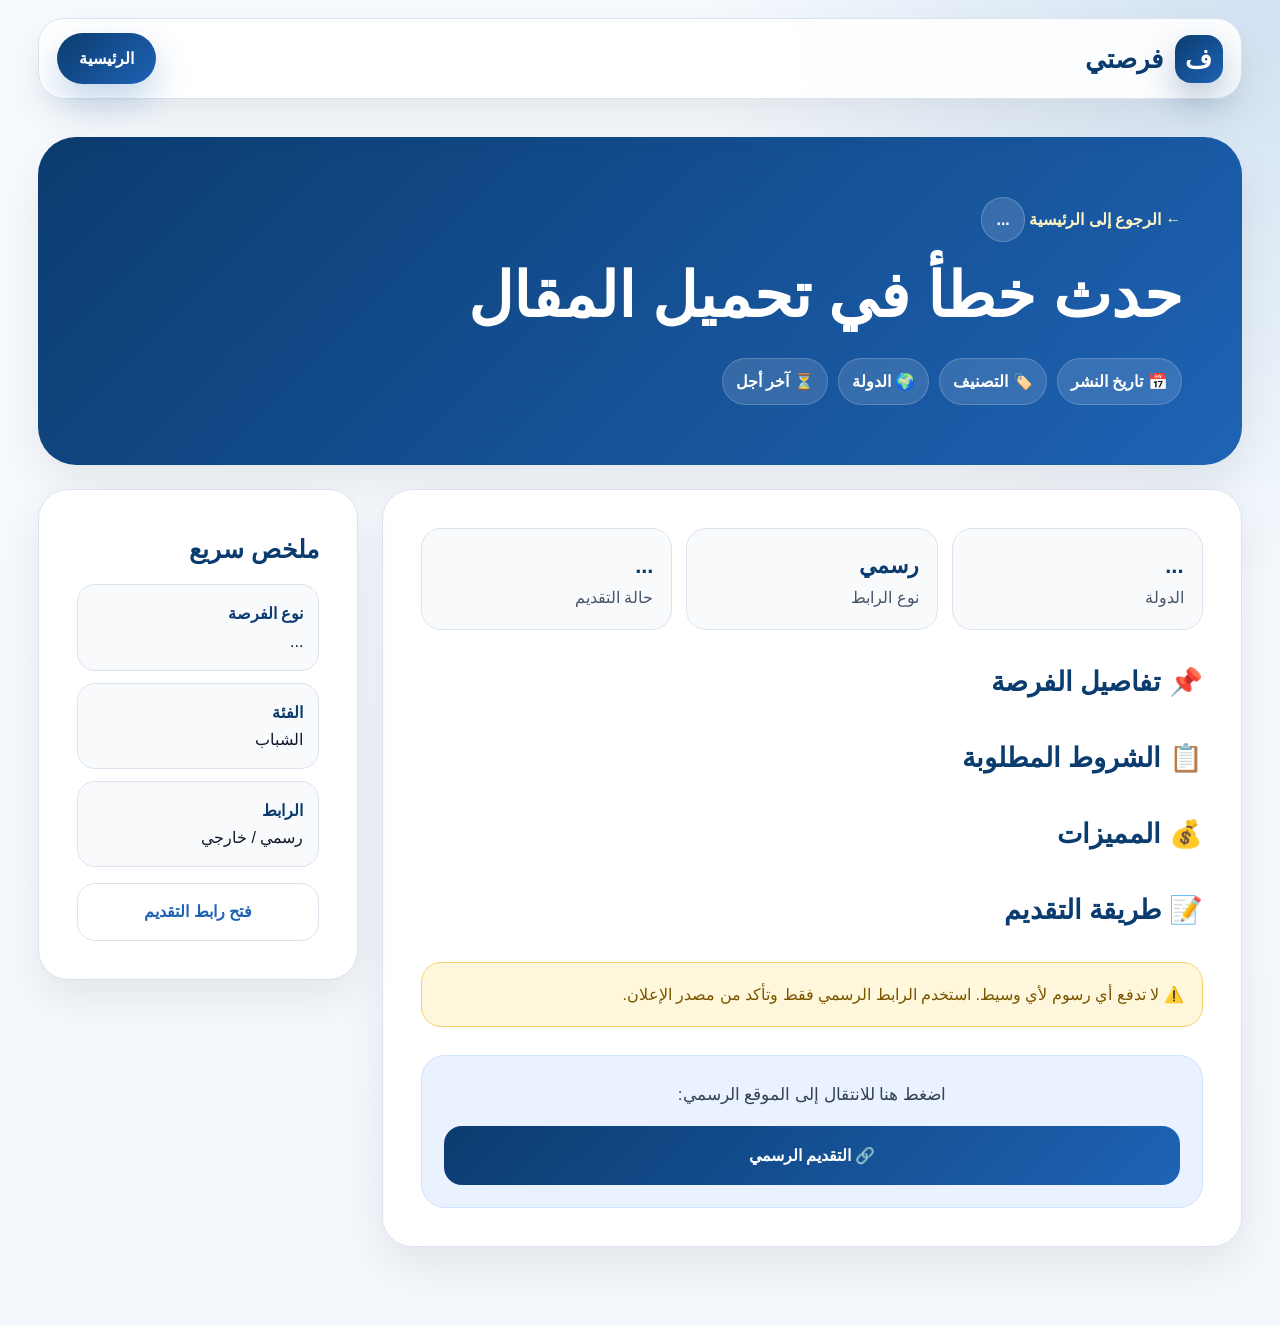
==== news.html @ 462fa631 "Add files via upload" ====
<!DOCTYPE html>
<html lang="ar" dir="rtl">
<head>
<meta charset="UTF-8">
<meta name="viewport" content="width=device-width, initial-scale=1.0">

<title>تفاصيل الفرصة | فرصتي</title>
<meta name="description" content="تفاصيل الفرصة مع رابط التقديم الرسمي.">

<link rel="stylesheet" href="style.css">
</head>

<body>

<header class="navbar">
  <a href="index.html" class="brand">
    <span class="logo">ف</span>
    <span>فرصتي</span>
  </a>

  <a class="nav-cta" href="index.html">الرئيسية</a>
</header>

<main class="article-page">

  <section class="article-hero">
    <a href="index.html" class="back-link">← الرجوع إلى الرئيسية</a>

    <span class="article-badge" id="articleTag">...</span>

    <h1 class="article-title" id="articleTitle">جاري تحميل المقال...</h1>

    <p class="article-subtitle" id="articleDescription"></p>

    <div class="article-meta">
      <span id="articleDate">📅 تاريخ النشر</span>
      <span id="articleCategory">🏷️ التصنيف</span>
      <span id="articleCountry">🌍 الدولة</span>
      <span id="articleDeadline">⏳ آخر أجل</span>
    </div>
  </section>

  <div class="article-layout">

    <article class="article-content">

      <div class="info-grid">
        <div class="info-box">
          <strong id="infoCountry">...</strong>
          <span>الدولة</span>
        </div>

        <div class="info-box">
          <strong>رسمي</strong>
          <span>نوع الرابط</span>
        </div>

        <div class="info-box">
          <strong id="infoStatus">...</strong>
          <span>حالة التقديم</span>
        </div>
      </div>

      <p id="articleIntro"></p>

      <h2>📌 تفاصيل الفرصة</h2>
      <p id="articleDetails"></p>

      <h2>📋 الشروط المطلوبة</h2>
      <ul id="articleRequirements"></ul>

      <h2>💰 المميزات</h2>
      <ul id="articleBenefits"></ul>

      <h2>📝 طريقة التقديم</h2>
      <p id="articleHowToApply"></p>

      <div class="warning">
        ⚠️ لا تدفع أي رسوم لأي وسيط. استخدم الرابط الرسمي فقط وتأكد من مصدر الإعلان.
      </div>

      <div class="apply-box">
        <p>اضغط هنا للانتقال إلى الموقع الرسمي:</p>

        <a href="#"
           target="_blank"
           rel="noopener noreferrer"
           class="apply-btn"
           id="applyLink">
           🔗 التقديم الرسمي
        </a>
      </div>

    </article>

    <aside class="side-card">
      <h3>ملخص سريع</h3>

      <div class="side-item">
        <b>نوع الفرصة</b>
        <span id="sideType">...</span>
      </div>

      <div class="side-item">
        <b>الفئة</b>
        <span>الشباب</span>
      </div>

      <div class="side-item">
        <b>الرابط</b>
        <span>رسمي / خارجي</span>
      </div>

      <a href="#"
         target="_blank"
         rel="noopener noreferrer"
         class="share-btn"
         id="sideApplyLink">
         فتح رابط التقديم
      </a>
    </aside>

  </div>

</main>

<script>
async function loadArticle() {
  try {
    const params = new URLSearchParams(window.location.search);
    const id = params.get("id");

    const res = await fetch("https://script.google.com/macros/s/AKfycby0OcWta_DLcycnumAyT_4kY79IOeJpsx6pAa1SJur4Dgr1zj90yPm--_k1zjtyqC6R/exec");
    const data = await res.json();

    const article = data.find(item => String(item.id) === String(id));

    if (!article) {
      document.getElementById("articleTitle").textContent = "المقال غير موجود";
      document.getElementById("articleDescription").textContent = "لم يتم العثور على هذه الفرصة.";
      return;
    }

    document.title = article.title + " | فرصتي";

    document.getElementById("articleTag").textContent = article.tag;
    document.getElementById("articleTitle").textContent = article.title;
    document.getElementById("articleDescription").textContent = article.description;

    document.getElementById("articleDate").textContent = "📅 تاريخ النشر: " + article.date;
    document.getElementById("articleCategory").textContent = "🏷️ التصنيف: " + article.tag;
    document.getElementById("articleCountry").textContent = "🌍 الدولة: " + article.country;
    document.getElementById("articleDeadline").textContent = "⏳ آخر أجل: " + article.deadline;

    document.getElementById("infoCountry").textContent = article.country;
    document.getElementById("infoStatus").textContent = article.status;

    document.getElementById("articleIntro").textContent = article.intro;
    document.getElementById("articleDetails").textContent = article.details;
    document.getElementById("articleHowToApply").textContent = article.howToApply;

    const reqList = document.getElementById("articleRequirements");
    reqList.innerHTML = "";
    article.requirements.forEach(req => {
      const li = document.createElement("li");
      li.textContent = req;
      reqList.appendChild(li);
    });

    const benList = document.getElementById("articleBenefits");
    benList.innerHTML = "";
    article.benefits.forEach(ben => {
      const li = document.createElement("li");
      li.textContent = ben;
      benList.appendChild(li);
    });

    document.getElementById("applyLink").href = article.officialLink;
    document.getElementById("sideApplyLink").href = article.officialLink;
    document.getElementById("sideType").textContent = article.tag;

  } catch (error) {
    console.error(error);
    const titleEl = document.getElementById("articleTitle");
    if(titleEl) titleEl.textContent = "حدث خطأ في تحميل المقال";
  }
}

loadArticle();
</script>

</body>
</html>
---- style.css ----
:root {
  --bg: #f4f7fb;
  --surface: #ffffff;
  --surface2: #f8fafc;

  --primary: #0b3c6f;
  --primary2: #1e63b5;

  --accent: #f59e0b;

  --text: #0f172a;        /* نص قوي وواضح */
  --muted: #475569;      /* نص ثانوي مريح */

  --border: #dbe3ef;

  --shadow: 0 18px 45px rgba(0,0,0,0.08);
  --radius: 24px;
}

* {
  box-sizing: border-box;
  margin: 0;
  padding: 0;
}

html {
  scroll-behavior: smooth;
}

body {
  font-family: Arial, Tahoma, sans-serif;
  background:
    radial-gradient(circle at top right, rgba(11,92,173,.16), transparent 32%),
    linear-gradient(180deg, #f7fbff, var(--bg));
  color: var(--text);
  line-height: 1.7;
  overflow-x: hidden;
}

a {
  text-decoration: none;
  color: inherit;
}

button,
input {
  font-family: inherit;
}

/* NAVBAR */
.navbar {
  width: min(1240px, 94%);
  margin: 18px auto;
  padding: 14px 18px;
  background: rgba(255,255,255,.9);
  border: 1px solid var(--border);
  border-radius: 26px;
  backdrop-filter: blur(18px);
  box-shadow: var(--shadow);
  display: flex;
  align-items: center;
  justify-content: space-between;
  position: sticky;
  top: 14px;
  z-index: 100;
}

.brand {
  display: flex;
  align-items: center;
  gap: 12px;
  color: var(--primary);
  font-size: 26px;
  font-weight: 900;
}

.logo {
  width: 48px;
  height: 48px;
  display: grid;
  place-items: center;
  color: white;
  background: linear-gradient(135deg, var(--primary), var(--primary2));
  border-radius: 16px;
  box-shadow: 0 16px 34px rgba(6,57,112,.28);
}

.nav-links {
  display: flex;
  gap: 24px;
  font-weight: 800;
  color: #334155;
}

.nav-links a {
  padding: 9px 2px;
  transition: .25s;
}

.nav-links a:hover {
  color: var(--primary2);
}

.nav-cta {
  background: linear-gradient(135deg, var(--primary), var(--primary2));
  color: white;
  padding: 12px 22px;
  border-radius: 999px;
  font-weight: 900;
  box-shadow: 0 16px 35px rgba(11,92,173,.25);
}

.menu-btn {
  display: none;
  width: 46px;
  height: 46px;
  border: 1px solid var(--border);
  border-radius: 15px;
  background: white;
  color: var(--primary);
  font-size: 24px;
  cursor: pointer;
}

/* HERO */
.hero {
  width: min(1240px, 94%);
  margin: 46px auto 78px;
  display: grid;
  grid-template-columns: 1.1fr .9fr;
  gap: 24px;
  align-items: stretch;
}

.hero-content {
  position: relative;
  overflow: hidden;
  background:
    linear-gradient(135deg, rgba(6,57,112,.96), rgba(11,92,173,.92)),
    radial-gradient(circle at top left, rgba(245,179,1,.35), transparent 35%);
  color: white;
  border-radius: 38px;
  padding: clamp(34px, 6vw, 72px);
  box-shadow: var(--shadow);
}

.hero-content::after {
  content: "";
  position: absolute;
  width: 360px;
  height: 360px;
  background: radial-gradient(circle, rgba(255,255,255,.16), transparent 70%);
  left: -90px;
  top: -90px;
}

.badge {
  display: inline-block;
  background: rgba(255,255,255,.14);
  border: 1px solid rgba(255,255,255,.22);
  padding: 9px 16px;
  border-radius: 999px;
  font-weight: 900;
  margin-bottom: 22px;
}

.hero h1 {
  font-size: clamp(38px, 6vw, 72px);
  line-height: 1.08;
  margin-bottom: 20px;
  letter-spacing: -1px;
}

.hero p {
  color: #eaf2ff;
  font-size: 20px;
  max-width: 680px;
  margin-bottom: 30px;
}

.search-box {
  max-width: 700px;
  background: white;
  padding: 8px;
  border-radius: 22px;
  display: flex;
  gap: 8px;
  box-shadow: 0 20px 45px rgba(0,0,0,.18);
  margin-bottom: 24px;
}

.search-box input {
  flex: 1;
  border: 0;
  outline: 0;
  padding: 15px 18px;
  font-size: 16px;
  background: transparent;
}

.search-box button {
  border: 0;
  background: var(--accent);
  color: #1f2937;
  padding: 14px 30px;
  border-radius: 17px;
  font-weight: 900;
  cursor: pointer;
}

.stats {
  display: grid;
  grid-template-columns: repeat(3, 1fr);
  gap: 14px;
}

.stats div {
  background: rgba(255,255,255,.12);
  border: 1px solid rgba(255,255,255,.18);
  border-radius: 20px;
  padding: 17px;
}

.stats b {
  display: block;
  font-size: 28px;
}

.stats span {
  color: #dbeafe;
}

/* HERO SIDE CARD */
.hero-card {
  background: var(--surface);
  border: 1px solid var(--border);
  border-radius: 38px;
  padding: 34px;
  box-shadow: var(--shadow);
  position: relative;
  overflow: hidden;
}

.hero-card::before {
  content: "";
  position: absolute;
  inset: 18px;
  border-radius: 30px;
  background:
    linear-gradient(135deg, rgba(11,92,173,.08), rgba(245,179,1,.08));
  pointer-events: none;
}

.card-line {
  width: 95px;
  height: 9px;
  background: linear-gradient(90deg, var(--primary2), var(--accent));
  border-radius: 999px;
  margin-bottom: 28px;
}

.hero-card h3 {
  font-size: 34px;
  color: var(--primary);
  margin-bottom: 20px;
}

.hero-card p {
  background: #f1f5f9;            /* خلفية واضحة */
  border: 1px solid #dbe3ef;
  border-right: 6px solid var(--primary2);

  color: #0f172a;                /* نص غامق وواضح */
  font-weight: 800;

  border-radius: 18px;
  padding: 16px 18px;
  margin-bottom: 14px;

  transition: 0.2s;
}

/* SECTIONS */
.categories,
.latest,
.cta,
.article-page {
  width: min(1240px, 94%);
  margin: 78px auto;
}

.categories h2,
.latest h2,
.cta h2 {
  font-size: clamp(32px, 4vw, 50px);
  color: var(--primary);
  margin-bottom: 26px;
}

.category-grid {
  display: grid;
  grid-template-columns: repeat(4, 1fr);
  gap: 18px;
}

.category-grid article {
  min-height: 205px;
  background: var(--surface);
  border: 1px solid var(--border);
  border-radius: 30px;
  padding: 30px;
  font-size: 38px;
  box-shadow: var(--shadow);
  transition: .28s;
  position: relative;
  overflow: hidden;
}

.category-grid article::after {
  content: "";
  position: absolute;
  inset-inline-end: 0;
  bottom: 0;
  width: 100%;
  height: 6px;
  background: linear-gradient(90deg, var(--primary2), var(--accent));
}

.category-grid article:hover {
  transform: translateY(-8px);
}

.category-grid h3 {
  font-size: 25px;
  color: var(--primary);
  margin-top: 18px;
}

.category-grid p {
  color: var(--muted);
  font-size: 16px;
}

/* FILTERS + NEWS */
.section-title {
  display: flex;
  justify-content: space-between;
  align-items: center;
}

.filters {
  display: flex;
  flex-wrap: wrap;
  gap: 11px;
  margin-bottom: 26px;
}

.filter {
  border: 1px solid var(--border);
  background: white;
  color: var(--primary);
  padding: 11px 18px;
  border-radius: 999px;
  font-weight: 900;
  cursor: pointer;
  transition: .2s;
  box-shadow: 0 10px 24px rgba(6,57,112,.08);
}

.filter.active,
.filter:hover {
  background: var(--primary);
  color: white;
}

.news-grid {
  display: grid;
  grid-template-columns: repeat(4, 1fr);
  gap: 22px;
}

.news-card {
  background: var(--surface);
  border: 1px solid var(--border);
  border-radius: 30px;
  padding: 26px;
  min-height: 280px;
  box-shadow: var(--shadow);
  transition: .28s;
  position: relative;
  overflow: hidden;
}

.news-card::before {
  content: "";
  position: absolute;
  inset-inline-start: 0;
  top: 0;
  width: 7px;
  height: 100%;
  background: linear-gradient(180deg, var(--primary2), var(--accent));
}

.news-card::after {
  content: "";
  position: absolute;
  width: 150px;
  height: 150px;
  border-radius: 50%;
  background: rgba(11,92,173,.07);
  left: -55px;
  top: -55px;
}

.news-card:hover {
  transform: translateY(-9px);
}

.tag {
  display: inline-block;
  background: #eaf2ff;
  color: var(--primary2);
  border: 1px solid #cfe2ff;
  padding: 7px 14px;
  border-radius: 999px;
  font-weight: 900;
  margin-bottom: 18px;
}

.news-card h3 {
  font-size: 23px;
  line-height: 1.45;
  color: var(--text);
  margin-bottom: 14px;
}

.news-card p {
  color: var(--muted);
  margin-bottom: 22px;
}

.news-card a {
  display: inline-flex;
  align-items: center;
  color: var(--primary2);
  font-weight: 900;
  font-size: 17px;
}

/* CTA + FOOTER */
.cta {
  background:
    linear-gradient(135deg, var(--primary), var(--primary2));
  color: white;
  border-radius: 34px;
  text-align: center;
  padding: 48px 24px;
  box-shadow: var(--shadow);
  position: relative;
  overflow: hidden;
}

.cta::after {
  content: "";
  position: absolute;
  width: 280px;
  height: 280px;
  background: radial-gradient(circle, rgba(245,179,1,.22), transparent 65%);
  top: -90px;
  left: -90px;
}

.cta h2 {
  color: white;
}

.cta p {
  color: #eaf2ff;
  font-size: 18px;
}

footer {
  width: min(1240px, 94%);
  margin: 70px auto 30px;
  padding: 34px;
  background: white;
  border: 1px solid var(--border);
  border-radius: 30px;
  text-align: center;
  box-shadow: var(--shadow);
  color: var(--muted);
}

footer h3 {
  color: var(--primary);
  font-size: 30px;
}

/* ARTICLE PAGE */
.article-page {
  margin-top: 38px;
}

.article-hero {
  background:
    linear-gradient(135deg, var(--primary), var(--primary2));
  color: white;
  border-radius: 38px;
  padding: clamp(30px, 5vw, 60px);
  margin-bottom: 24px;
  box-shadow: var(--shadow);
}

.back-link {
  display: inline-block;
  margin-bottom: 20px;
  color: #fff4c2;
  font-weight: 900;
}

.article-badge {
  display: inline-block;
  background: rgba(255,255,255,.14);
  border: 1px solid rgba(255,255,255,.22);
  padding: 8px 14px;
  border-radius: 999px;
  font-weight: 900;
  margin-bottom: 18px;
}

.article-title {
  font-size: clamp(32px, 6vw, 62px);
  line-height: 1.15;
  margin-bottom: 16px;
}

.article-subtitle {
  color: #eaf2ff;
  font-size: 19px;
  max-width: 820px;
}

.article-meta {
  display: flex;
  flex-wrap: wrap;
  gap: 10px;
  margin-top: 26px;
}

.article-meta span {
  background: rgba(255,255,255,.13);
  border: 1px solid rgba(255,255,255,.18);
  padding: 9px 13px;
  border-radius: 999px;
  font-weight: 800;
}

.article-layout {
  display: grid;
  grid-template-columns: 1fr 320px;
  gap: 24px;
  align-items: start;
}

.article-content,
.side-card {
  background: white;
  border: 1px solid var(--border);
  border-radius: 30px;
  padding: clamp(22px, 4vw, 38px);
  box-shadow: var(--shadow);
}

.article-content h2 {
  color: var(--primary);
  font-size: 27px;
  margin: 30px 0 12px;
}

.article-content p,
.article-content li {
  color: #344054;
  font-size: 17px;
  line-height: 2;
}

.article-content ul {
  padding-right: 22px;
}

.info-grid {
  display: grid;
  grid-template-columns: repeat(3, 1fr);
  gap: 14px;
  margin-bottom: 28px;
}

.info-box {
  background: #f8fafc;
  border: 1px solid var(--border);
  border-radius: 20px;
  padding: 18px;
}

.info-box strong {
  display: block;
  color: var(--primary);
  font-size: 22px;
}

.info-box span {
  color: var(--muted);
}

.warning {
  margin-top: 28px;
  padding: 18px;
  border-radius: 20px;
  background: #fff7db;
  border: 1px solid #f5d26b;
  color: #7a5600;
}

.apply-box {
  margin-top: 28px;
  padding: 22px;
  border-radius: 24px;
  background: #eaf2ff;
  border: 1px solid #cfe2ff;
  text-align: center;
}

.apply-btn {
  display: block;
  margin-top: 14px;
  background: linear-gradient(135deg, var(--primary), var(--primary2));
  color: white;
  padding: 16px 22px;
  border-radius: 18px;
  font-weight: 900;
}

.side-card {
  position: sticky;
  top: 105px;
}

.side-card h3 {
  color: var(--primary);
  font-size: 25px;
  margin-bottom: 14px;
}

.side-item {
  background: #f8fafc;
  border: 1px solid var(--border);
  padding: 15px;
  border-radius: 18px;
  margin-bottom: 12px;
}

.side-item b {
  display: block;
  color: var(--primary);
}

.share-btn {
  display: block;
  margin-top: 16px;
  text-align: center;
  color: var(--primary2);
  border: 1px solid var(--border);
  border-radius: 18px;
  padding: 14px;
  font-weight: 900;
}

/* ANIMATION */
.hero-content,
.hero-card,
.category-grid article,
.news-card,
.cta,
.article-hero,
.article-content,
.side-card {
  animation: fadeUp .55s ease both;
}

@keyframes fadeUp {
  from {
    opacity: 0;
    transform: translateY(18px);
  }
  to {
    opacity: 1;
    transform: translateY(0);
  }
}

/* RESPONSIVE */
@media (max-width: 1050px) {
  .hero,
  .article-layout {
    grid-template-columns: 1fr;
  }

  .news-grid,
  .category-grid {
    grid-template-columns: repeat(2, 1fr);
  }

  .side-card {
    position: static;
  }
}

@media (max-width: 720px) {
  .navbar {
    border-radius: 20px;
  }

  .menu-btn {
    display: block;
  }

  .nav-cta {
    display: none;
  }

  .nav-links {
    position: absolute;
    top: 74px;
    right: 0;
    left: 0;
    background: white;
    border: 1px solid var(--border);
    border-radius: 22px;
    padding: 14px;
    display: none;
    flex-direction: column;
    gap: 8px;
    box-shadow: var(--shadow);
  }

  .nav-links.show {
    display: flex;
  }

  .nav-links a {
    background: #f8fafc;
    padding: 13px;
    border-radius: 15px;
  }

  .hero {
    margin-top: 34px;
  }

  .hero-content,
  .hero-card {
    border-radius: 30px;
  }

  .search-box {
    flex-direction: column;
  }

  .search-box button {
    margin-top: 6px;
  }

  .stats,
  .news-grid,
  .category-grid,
  .info-grid {
    grid-template-columns: 1fr;
  }

  .hero-card {
    min-height: auto;
  }
}.hero-list {
  display: flex;
  flex-direction: column;
  gap: 14px;
  margin-top: 20px;
}

.hero-item {
  display: flex;
  align-items: center;
  gap: 14px;

  background: #f8fafc;
  border: 1px solid var(--border);
  border-right: 6px solid var(--primary2);

  padding: 14px;
  border-radius: 18px;

  transition: 0.25s;
}

.hero-item span {
  font-size: 24px;
}

.hero-item b {
  display: block;
  color: var(--primary);
}

.hero-item small {
  color: var(--muted);
}

.hero-item:hover {
  background: #e2e8f0;
  transform: translateX(-5px);
}
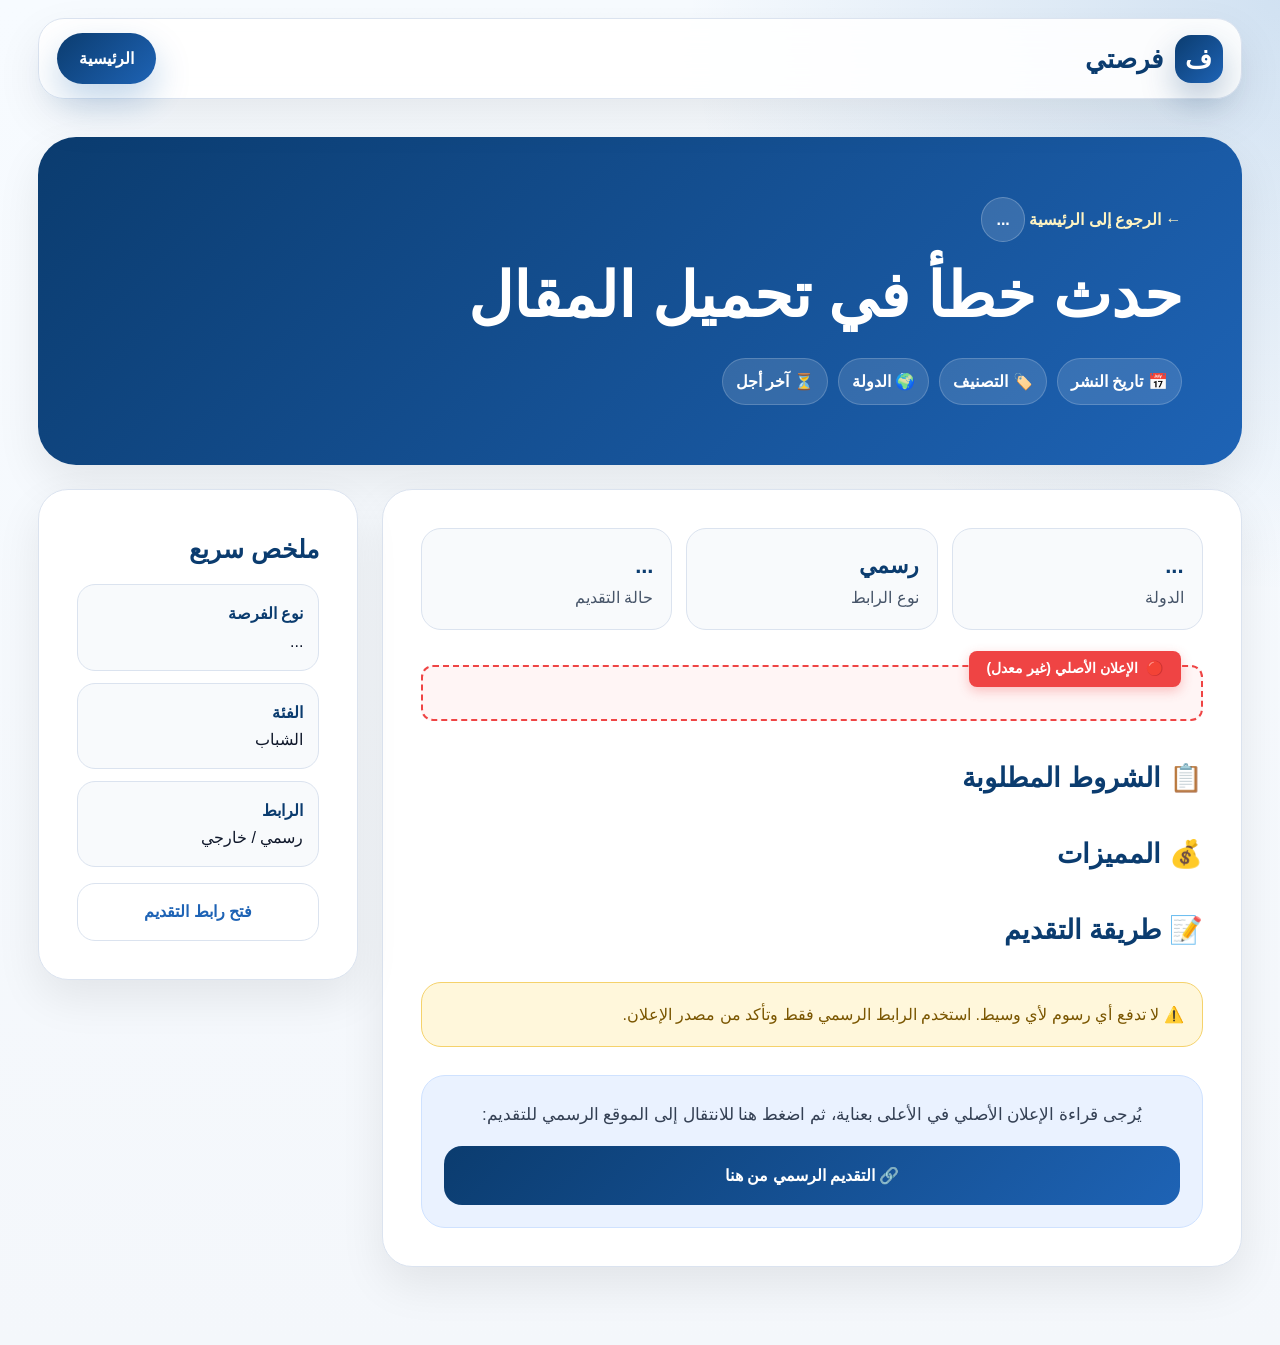
==== commit c3b73850: "Add files via upload" ====
--- a/news.html
+++ b/news.html
@@ -8,6 +8,39 @@
 <meta name="description" content="تفاصيل الفرصة مع رابط التقديم الرسمي.">
 
 <link rel="stylesheet" href="style.css">
+<style>
+  /* تنسيقات الإطار الأحمر الخاص بالنص الأصلي */
+  .original-offer-box {
+    background-color: #fff5f5;
+    border: 2px dashed #ef4444;
+    border-radius: 12px;
+    padding: 28px 24px 24px;
+    margin: 35px 0;
+    position: relative;
+  }
+  .original-offer-badge {
+    position: absolute;
+    top: -16px;
+    right: 20px;
+    background-color: #ef4444;
+    color: white;
+    padding: 6px 18px;
+    border-radius: 8px;
+    font-weight: 900;
+    font-size: 14px;
+    display: flex;
+    align-items: center;
+    gap: 8px;
+    box-shadow: 0 4px 12px rgba(239, 68, 68, 0.3);
+  }
+  .original-offer-text {
+    color: #7f1d1d;
+    font-size: 17px;
+    line-height: 1.9;
+    font-weight: bold;
+    white-space: pre-wrap;
+  }
+</style>
 </head>
 
 <body>
@@ -63,8 +96,13 @@
 
       <p id="articleIntro"></p>
 
-      <h2>📌 تفاصيل الفرصة</h2>
-      <p id="articleDetails"></p>
+      <!-- الإطار الأحمر للنص الأصلي -->
+      <div class="original-offer-box">
+        <div class="original-offer-badge">
+          <span>🔴</span> الإعلان الأصلي (غير معدل)
+        </div>
+        <p class="original-offer-text" id="articleOriginalText"></p>
+      </div>
 
       <h2>📋 الشروط المطلوبة</h2>
       <ul id="articleRequirements"></ul>
@@ -80,14 +118,14 @@
       </div>
 
       <div class="apply-box">
-        <p>اضغط هنا للانتقال إلى الموقع الرسمي:</p>
+        <p>يُرجى قراءة الإعلان الأصلي في الأعلى بعناية، ثم اضغط هنا للانتقال إلى الموقع الرسمي للتقديم:</p>
 
         <a href="#"
            target="_blank"
            rel="noopener noreferrer"
            class="apply-btn"
            id="applyLink">
-           🔗 التقديم الرسمي
+           🔗 التقديم الرسمي من هنا
         </a>
       </div>
 
@@ -137,7 +175,6 @@
 
     if (!article) {
       document.getElementById("articleTitle").textContent = "المقال غير موجود";
-      document.getElementById("articleDescription").textContent = "لم يتم العثور على هذه الفرصة.";
       return;
     }
 
@@ -147,7 +184,13 @@
     document.getElementById("articleTitle").textContent = article.title;
     document.getElementById("articleDescription").textContent = article.description;
 
-    document.getElementById("articleDate").textContent = "📅 تاريخ النشر: " + article.date;
+    // إصلاح مشكلة التاريخ هنا
+    let cleanDate = article.date;
+    if (cleanDate && cleanDate.includes("T")) {
+        cleanDate = cleanDate.split("T")[0]; // يقتطع التاريخ فقط ويتجاهل الوقت
+    }
+
+    document.getElementById("articleDate").textContent = "📅 تاريخ النشر: " + cleanDate;
     document.getElementById("articleCategory").textContent = "🏷️ التصنيف: " + article.tag;
     document.getElementById("articleCountry").textContent = "🌍 الدولة: " + article.country;
     document.getElementById("articleDeadline").textContent = "⏳ آخر أجل: " + article.deadline;
@@ -156,7 +199,10 @@
     document.getElementById("infoStatus").textContent = article.status;
 
     document.getElementById("articleIntro").textContent = article.intro;
-    document.getElementById("articleDetails").textContent = article.details;
+    
+    // وضع النص الأصلي في الإطار الأحمر
+    document.getElementById("articleOriginalText").textContent = article.details; 
+
     document.getElementById("articleHowToApply").textContent = article.howToApply;
 
     const reqList = document.getElementById("articleRequirements");
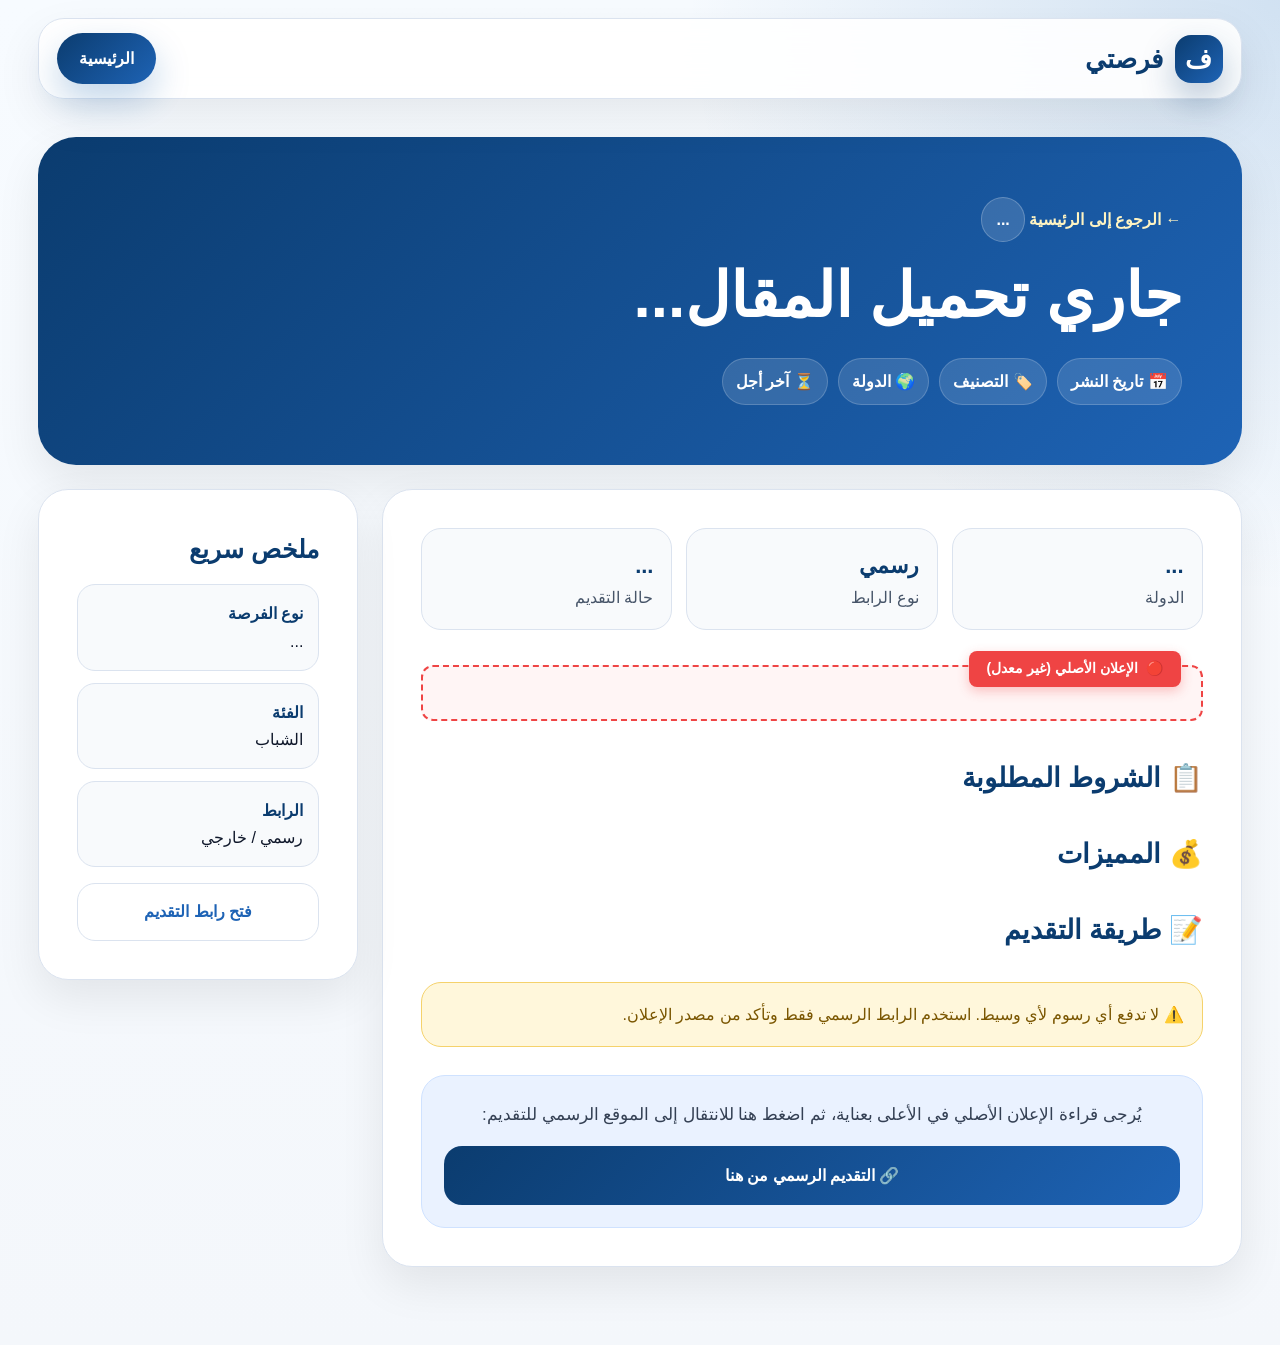
==== commit 378048f1: "Add files via upload" ====
--- a/news.html
+++ b/news.html
@@ -201,35 +201,24 @@
     document.getElementById("articleIntro").textContent = article.intro;
     
     // وضع النص الأصلي في الإطار الأحمر
-    document.getElementById("articleOriginalText").textContent = article.details; 
-
-    document.getElementById("articleHowToApply").textContent = article.howToApply;
-
-    const reqList = document.getElementById("articleRequirements");
-    reqList.innerHTML = "";
-    article.requirements.forEach(req => {
-      const li = document.createElement("li");
-      li.textContent = req;
-      reqList.appendChild(li);
-    });
-
-    const benList = document.getElementById("articleBenefits");
-    benList.innerHTML = "";
-    article.benefits.forEach(ben => {
-      const li = document.createElement("li");
-      li.textContent = ben;
-      benList.appendChild(li);
-    });
-
-    document.getElementById("applyLink").href = article.officialLink;
-    document.getElementById("sideApplyLink").href = article.officialLink;
-    document.getElementById("sideType").textContent = article.tag;
-
-  } catch (error) {
-    console.error(error);
-    const titleEl = document.getElementById("articleTitle");
-    if(titleEl) titleEl.textContent = "حدث خطأ في تحميل المقال";
-  }
+    // عرض النص الأصلي أو الـ PDF داخل الإطار الأحمر
+    const originalBox = document.getElementById("articleOriginalText");
+    const detailsContent = String(article.details).trim();
+
+    if (detailsContent.startsWith("http")) {
+      // إذا كان الرابط صورة
+      if (detailsContent.match(/\.(jpeg|jpg|gif|png)$/i)) {
+        originalBox.innerHTML = `<img src="${detailsContent}" alt="الإعلان الأصلي" style="width: 100%; border-radius: 8px; box-shadow: 0 4px 10px rgba(0,0,0,0.1);">`;
+      } 
+      // إذا كان ملف PDF أو مرفق من التشغيل العمومي
+      else {
+        const viewerUrl = `https://docs.google.com/viewer?url=${encodeURIComponent(detailsContent)}&embedded=true`;
+        originalBox.innerHTML = `<iframe src="${viewerUrl}" width="100%" height="650px" style="border: none; border-radius: 8px; box-shadow: 0 4px 10px rgba(0,0,0,0.1);"></iframe>`;
+      }
+    } else {
+      // إذا لم يجد PDF، يعرض النص العادي
+      originalBox.textContent = detailsContent;
+    }
 }
 
 loadArticle();
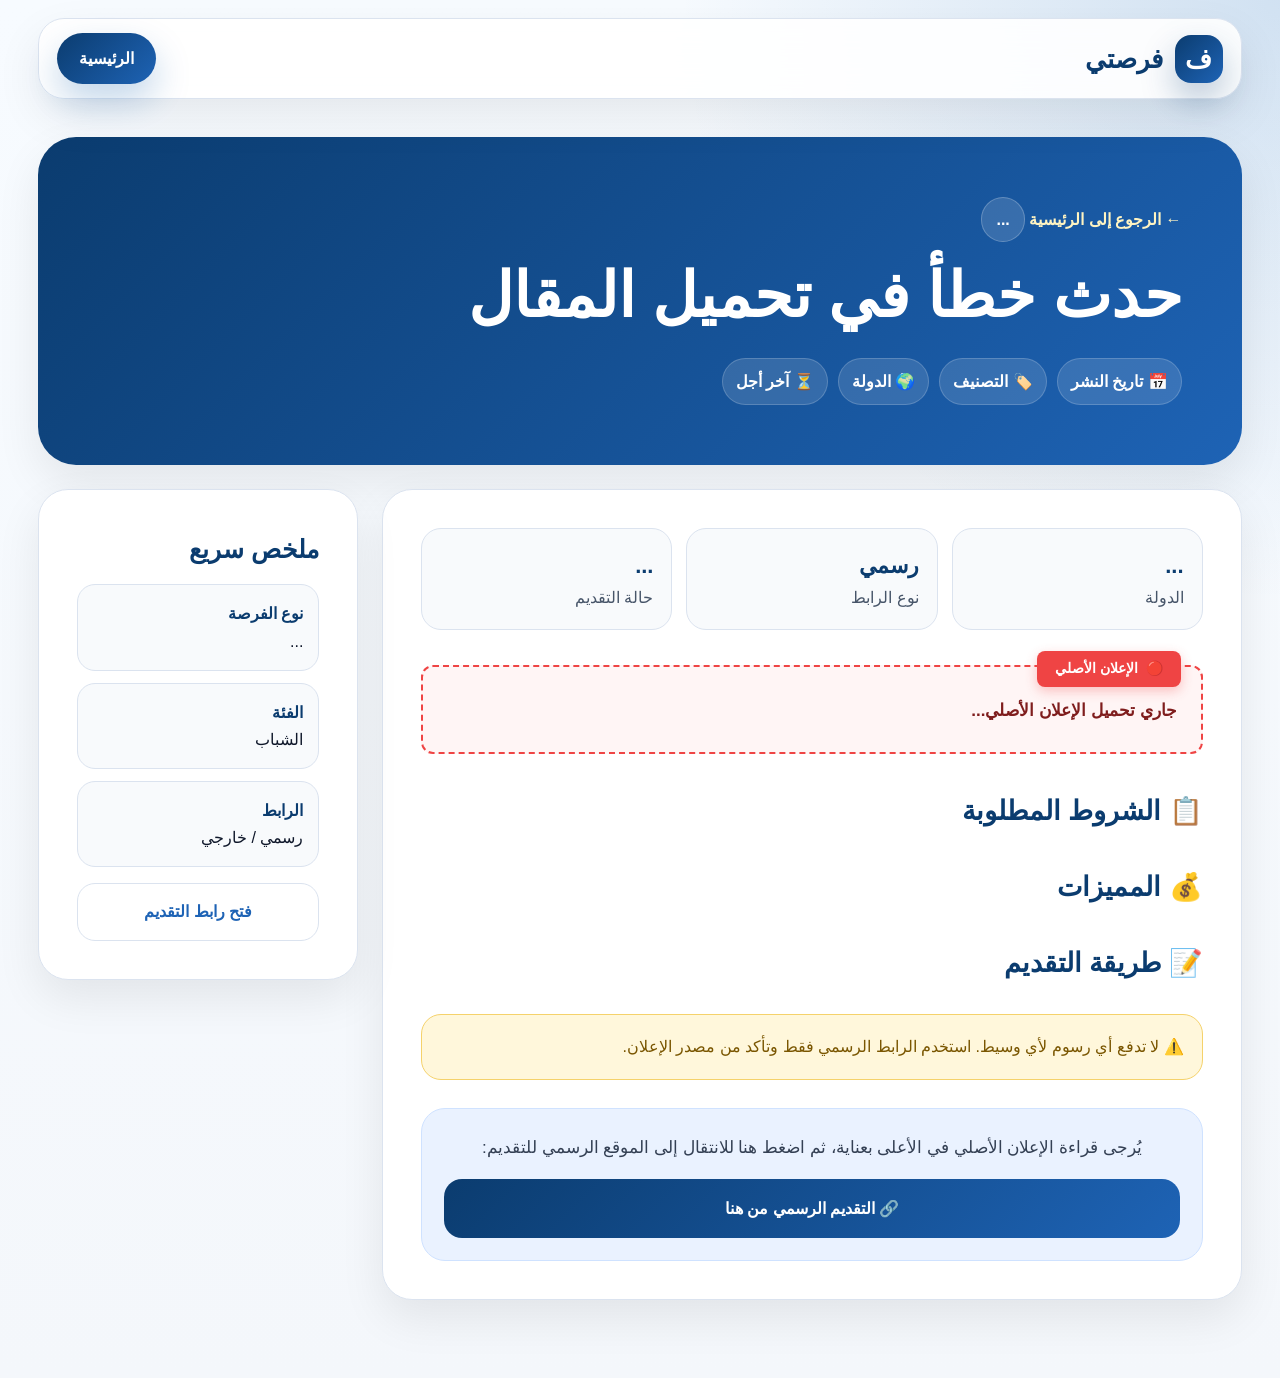
==== commit 2246fc1a: "Add files via upload" ====
--- a/news.html
+++ b/news.html
@@ -9,7 +9,7 @@
 
 <link rel="stylesheet" href="style.css">
 <style>
-  /* تنسيقات الإطار الأحمر الخاص بالنص الأصلي */
+  /* تنسيقات الإطار الأحمر الخاص بالنص/الملف الأصلي */
   .original-offer-box {
     background-color: #fff5f5;
     border: 2px dashed #ef4444;
@@ -39,6 +39,7 @@
     line-height: 1.9;
     font-weight: bold;
     white-space: pre-wrap;
+    overflow: hidden;
   }
 </style>
 </head>
@@ -96,12 +97,12 @@
 
       <p id="articleIntro"></p>
 
-      <!-- الإطار الأحمر للنص الأصلي -->
+      <!-- الإطار الأحمر لعرض الإعلان الأصلي (PDF أو صورة أو نص) -->
       <div class="original-offer-box">
         <div class="original-offer-badge">
-          <span>🔴</span> الإعلان الأصلي (غير معدل)
-        </div>
-        <p class="original-offer-text" id="articleOriginalText"></p>
+          <span>🔴</span> الإعلان الأصلي 
+        </div>
+        <div class="original-offer-text" id="articleOriginalText">جاري تحميل الإعلان الأصلي...</div>
       </div>
 
       <h2>📋 الشروط المطلوبة</h2>
@@ -168,7 +169,8 @@
     const params = new URLSearchParams(window.location.search);
     const id = params.get("id");
 
-    const res = await fetch("https://script.google.com/macros/s/AKfycby0OcWta_DLcycnumAyT_4kY79IOeJpsx6pAa1SJur4Dgr1zj90yPm--_k1zjtyqC6R/exec");
+    // === تم تحديث الرابط هنا بنجاح ===
+    const res = await fetch("https://script.google.com/macros/s/AKfycbyuskkfJ5nxLnupqF75P8gqW6yWyq-CDa2DiI0HsAO11v-XhhhX8HYk1Io--zbzAcUH/exec");
     const data = await res.json();
 
     const article = data.find(item => String(item.id) === String(id));
@@ -184,10 +186,9 @@
     document.getElementById("articleTitle").textContent = article.title;
     document.getElementById("articleDescription").textContent = article.description;
 
-    // إصلاح مشكلة التاريخ هنا
     let cleanDate = article.date;
     if (cleanDate && cleanDate.includes("T")) {
-        cleanDate = cleanDate.split("T")[0]; // يقتطع التاريخ فقط ويتجاهل الوقت
+        cleanDate = cleanDate.split("T")[0];
     }
 
     document.getElementById("articleDate").textContent = "📅 تاريخ النشر: " + cleanDate;
@@ -197,28 +198,49 @@
 
     document.getElementById("infoCountry").textContent = article.country;
     document.getElementById("infoStatus").textContent = article.status;
-
     document.getElementById("articleIntro").textContent = article.intro;
-    
-    // وضع النص الأصلي في الإطار الأحمر
-    // عرض النص الأصلي أو الـ PDF داخل الإطار الأحمر
+
     const originalBox = document.getElementById("articleOriginalText");
     const detailsContent = String(article.details).trim();
 
     if (detailsContent.startsWith("http")) {
-      // إذا كان الرابط صورة
       if (detailsContent.match(/\.(jpeg|jpg|gif|png)$/i)) {
         originalBox.innerHTML = `<img src="${detailsContent}" alt="الإعلان الأصلي" style="width: 100%; border-radius: 8px; box-shadow: 0 4px 10px rgba(0,0,0,0.1);">`;
-      } 
-      // إذا كان ملف PDF أو مرفق من التشغيل العمومي
-      else {
+      } else {
         const viewerUrl = `https://docs.google.com/viewer?url=${encodeURIComponent(detailsContent)}&embedded=true`;
-        originalBox.innerHTML = `<iframe src="${viewerUrl}" width="100%" height="650px" style="border: none; border-radius: 8px; box-shadow: 0 4px 10px rgba(0,0,0,0.1);"></iframe>`;
+        originalBox.innerHTML = `<iframe src="${viewerUrl}" width="100%" height="650px" style="border: none; border-radius: 8px; background-color: #fff; box-shadow: 0 4px 10px rgba(0,0,0,0.1);"></iframe>`;
       }
     } else {
-      // إذا لم يجد PDF، يعرض النص العادي
       originalBox.textContent = detailsContent;
     }
+
+    document.getElementById("articleHowToApply").textContent = article.howToApply;
+
+    const reqList = document.getElementById("articleRequirements");
+    reqList.innerHTML = "";
+    article.requirements.forEach(req => {
+      const li = document.createElement("li");
+      li.textContent = req;
+      reqList.appendChild(li);
+    });
+
+    const benList = document.getElementById("articleBenefits");
+    benList.innerHTML = "";
+    article.benefits.forEach(ben => {
+      const li = document.createElement("li");
+      li.textContent = ben;
+      benList.appendChild(li);
+    });
+
+    document.getElementById("applyLink").href = article.officialLink;
+    document.getElementById("sideApplyLink").href = article.officialLink;
+    document.getElementById("sideType").textContent = article.tag;
+
+  } catch (error) {
+    console.error(error);
+    const titleEl = document.getElementById("articleTitle");
+    if(titleEl) titleEl.textContent = "حدث خطأ في تحميل المقال";
+  }
 }
 
 loadArticle();
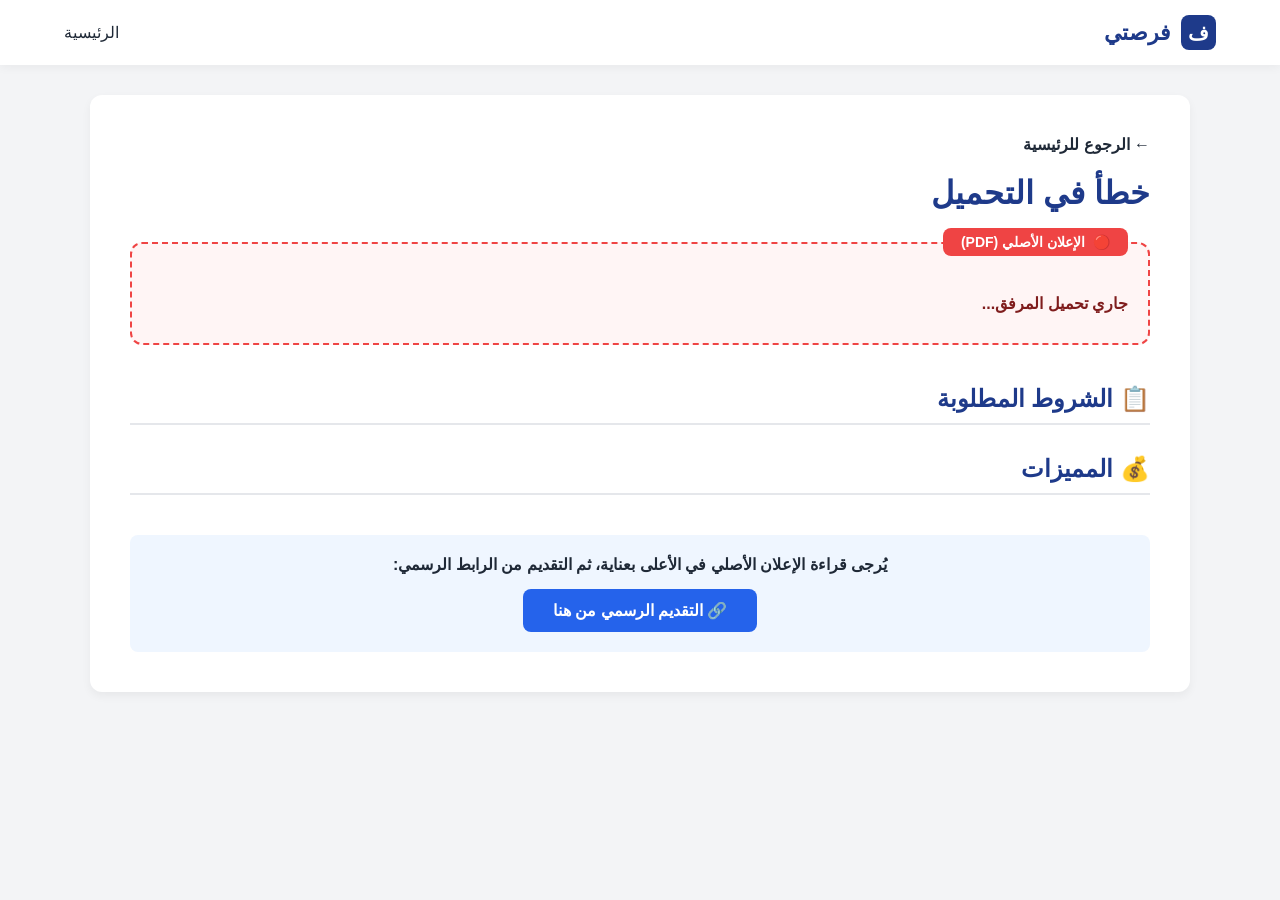
==== commit 9e94c2fe: "Add files via upload" ====
--- a/news.html
+++ b/news.html
@@ -1,250 +1,77 @@
 <!DOCTYPE html>
 <html lang="ar" dir="rtl">
 <head>
-<meta charset="UTF-8">
-<meta name="viewport" content="width=device-width, initial-scale=1.0">
+    <meta charset="UTF-8">
+    <meta name="viewport" content="width=device-width, initial-scale=1.0">
+    <title>تفاصيل الفرصة | فرصتي</title>
+    <link rel="stylesheet" href="style.css">
+</head>
+<body>
+    <header class="navbar">
+        <a href="index.html" class="brand">
+            <span class="logo">ف</span>
+            <span>فرصتي</span>
+        </a>
+        <a class="nav-cta" href="index.html">الرئيسية</a>
+    </header>
 
-<title>تفاصيل الفرصة | فرصتي</title>
-<meta name="description" content="تفاصيل الفرصة مع رابط التقديم الرسمي.">
+    <main class="container article-page">
+        <a href="index.html" class="back-link" style="display:inline-block; margin-bottom:20px; font-weight:bold;">← الرجوع للرئيسية</a>
+        
+        <h1 id="articleTitle" style="color:#1e3a8a; margin-bottom:10px;">جاري تحميل المقال...</h1>
+        <p id="articleDescription" style="color:#4b5563; font-size:18px; margin-bottom:20px;"></p>
 
-<link rel="stylesheet" href="style.css">
-<style>
-  /* تنسيقات الإطار الأحمر الخاص بالنص/الملف الأصلي */
-  .original-offer-box {
-    background-color: #fff5f5;
-    border: 2px dashed #ef4444;
-    border-radius: 12px;
-    padding: 28px 24px 24px;
-    margin: 35px 0;
-    position: relative;
-  }
-  .original-offer-badge {
-    position: absolute;
-    top: -16px;
-    right: 20px;
-    background-color: #ef4444;
-    color: white;
-    padding: 6px 18px;
-    border-radius: 8px;
-    font-weight: 900;
-    font-size: 14px;
-    display: flex;
-    align-items: center;
-    gap: 8px;
-    box-shadow: 0 4px 12px rgba(239, 68, 68, 0.3);
-  }
-  .original-offer-text {
-    color: #7f1d1d;
-    font-size: 17px;
-    line-height: 1.9;
-    font-weight: bold;
-    white-space: pre-wrap;
-    overflow: hidden;
-  }
-</style>
-</head>
-
-<body>
-
-<header class="navbar">
-  <a href="index.html" class="brand">
-    <span class="logo">ف</span>
-    <span>فرصتي</span>
-  </a>
-
-  <a class="nav-cta" href="index.html">الرئيسية</a>
-</header>
-
-<main class="article-page">
-
-  <section class="article-hero">
-    <a href="index.html" class="back-link">← الرجوع إلى الرئيسية</a>
-
-    <span class="article-badge" id="articleTag">...</span>
-
-    <h1 class="article-title" id="articleTitle">جاري تحميل المقال...</h1>
-
-    <p class="article-subtitle" id="articleDescription"></p>
-
-    <div class="article-meta">
-      <span id="articleDate">📅 تاريخ النشر</span>
-      <span id="articleCategory">🏷️ التصنيف</span>
-      <span id="articleCountry">🌍 الدولة</span>
-      <span id="articleDeadline">⏳ آخر أجل</span>
-    </div>
-  </section>
-
-  <div class="article-layout">
-
-    <article class="article-content">
-
-      <div class="info-grid">
-        <div class="info-box">
-          <strong id="infoCountry">...</strong>
-          <span>الدولة</span>
+        <!-- الإطار الأحمر لعرض PDF أو الإعلان الأصلي -->
+        <div class="original-offer-box">
+            <div class="original-offer-badge"><span>🔴</span> الإعلان الأصلي (PDF)</div>
+            <div id="articleOriginalText" style="margin-top:20px; font-weight:bold; color:#7f1d1d;">جاري تحميل المرفق...</div>
         </div>
 
-        <div class="info-box">
-          <strong>رسمي</strong>
-          <span>نوع الرابط</span>
+        <div class="article-content" style="margin-top:40px;">
+            <h2 style="color:#1e3a8a; border-bottom:2px solid #e5e7eb; padding-bottom:10px;">📋 الشروط المطلوبة</h2>
+            <ul id="articleRequirements" style="line-height:2; margin-bottom:30px;"></ul>
+
+            <h2 style="color:#1e3a8a; border-bottom:2px solid #e5e7eb; padding-bottom:10px;">💰 المميزات</h2>
+            <ul id="articleBenefits" style="line-height:2; margin-bottom:30px;"></ul>
+
+            <div style="background-color:#eff6ff; padding:20px; border-radius:8px; text-align:center; margin-top:40px;">
+                <p style="margin-bottom:15px; font-weight:bold;">يُرجى قراءة الإعلان الأصلي في الأعلى بعناية، ثم التقديم من الرابط الرسمي:</p>
+                <a href="#" target="_blank" id="applyLink" style="background-color:#2563eb; color:white; padding:12px 30px; border-radius:8px; text-decoration:none; font-weight:bold; display:inline-block;">🔗 التقديم الرسمي من هنا</a>
+            </div>
         </div>
+    </main>
 
-        <div class="info-box">
-          <strong id="infoStatus">...</strong>
-          <span>حالة التقديم</span>
-        </div>
-      </div>
+    <script>
+        const API_URL = "https://script.google.com/macros/s/AKfycbyuskkfJ5nxLnupqF75P8gqW6yWyq-CDa2DiI0HsAO11v-XhhhX8HYk1Io--zbzAcUH/exec";
+        async function loadArticle() {
+            const id = new URLSearchParams(window.location.search).get("id");
+            try {
+                const res = await fetch(API_URL);
+                const article = (await res.json()).find(item => String(item.id) === String(id));
+                if (!article) return;
 
-      <p id="articleIntro"></p>
+                document.title = article.title + " | فرصتي";
+                document.getElementById("articleTitle").textContent = article.title;
+                document.getElementById("articleDescription").textContent = article.description;
 
-      <!-- الإطار الأحمر لعرض الإعلان الأصلي (PDF أو صورة أو نص) -->
-      <div class="original-offer-box">
-        <div class="original-offer-badge">
-          <span>🔴</span> الإعلان الأصلي 
-        </div>
-        <div class="original-offer-text" id="articleOriginalText">جاري تحميل الإعلان الأصلي...</div>
-      </div>
+                const originalBox = document.getElementById("articleOriginalText");
+                const details = String(article.details).trim();
+                if (details.startsWith("http")) {
+                    if (details.match(/\.(jpeg|jpg|png)$/i)) originalBox.innerHTML = `<img src="${details}" style="width:100%; border-radius:8px;">`;
+                    else originalBox.innerHTML = `<iframe src="https://docs.google.com/viewer?url=${encodeURIComponent(details)}&embedded=true" width="100%" height="700px" style="border:none; border-radius:8px;"></iframe>`;
+                } else {
+                    originalBox.textContent = details;
+                }
 
-      <h2>📋 الشروط المطلوبة</h2>
-      <ul id="articleRequirements"></ul>
-
-      <h2>💰 المميزات</h2>
-      <ul id="articleBenefits"></ul>
-
-      <h2>📝 طريقة التقديم</h2>
-      <p id="articleHowToApply"></p>
-
-      <div class="warning">
-        ⚠️ لا تدفع أي رسوم لأي وسيط. استخدم الرابط الرسمي فقط وتأكد من مصدر الإعلان.
-      </div>
-
-      <div class="apply-box">
-        <p>يُرجى قراءة الإعلان الأصلي في الأعلى بعناية، ثم اضغط هنا للانتقال إلى الموقع الرسمي للتقديم:</p>
-
-        <a href="#"
-           target="_blank"
-           rel="noopener noreferrer"
-           class="apply-btn"
-           id="applyLink">
-           🔗 التقديم الرسمي من هنا
-        </a>
-      </div>
-
-    </article>
-
-    <aside class="side-card">
-      <h3>ملخص سريع</h3>
-
-      <div class="side-item">
-        <b>نوع الفرصة</b>
-        <span id="sideType">...</span>
-      </div>
-
-      <div class="side-item">
-        <b>الفئة</b>
-        <span>الشباب</span>
-      </div>
-
-      <div class="side-item">
-        <b>الرابط</b>
-        <span>رسمي / خارجي</span>
-      </div>
-
-      <a href="#"
-         target="_blank"
-         rel="noopener noreferrer"
-         class="share-btn"
-         id="sideApplyLink">
-         فتح رابط التقديم
-      </a>
-    </aside>
-
-  </div>
-
-</main>
-
-<script>
-async function loadArticle() {
-  try {
-    const params = new URLSearchParams(window.location.search);
-    const id = params.get("id");
-
-    // === تم تحديث الرابط هنا بنجاح ===
-    const res = await fetch("https://script.google.com/macros/s/AKfycbyuskkfJ5nxLnupqF75P8gqW6yWyq-CDa2DiI0HsAO11v-XhhhX8HYk1Io--zbzAcUH/exec");
-    const data = await res.json();
-
-    const article = data.find(item => String(item.id) === String(id));
-
-    if (!article) {
-      document.getElementById("articleTitle").textContent = "المقال غير موجود";
-      return;
-    }
-
-    document.title = article.title + " | فرصتي";
-
-    document.getElementById("articleTag").textContent = article.tag;
-    document.getElementById("articleTitle").textContent = article.title;
-    document.getElementById("articleDescription").textContent = article.description;
-
-    let cleanDate = article.date;
-    if (cleanDate && cleanDate.includes("T")) {
-        cleanDate = cleanDate.split("T")[0];
-    }
-
-    document.getElementById("articleDate").textContent = "📅 تاريخ النشر: " + cleanDate;
-    document.getElementById("articleCategory").textContent = "🏷️ التصنيف: " + article.tag;
-    document.getElementById("articleCountry").textContent = "🌍 الدولة: " + article.country;
-    document.getElementById("articleDeadline").textContent = "⏳ آخر أجل: " + article.deadline;
-
-    document.getElementById("infoCountry").textContent = article.country;
-    document.getElementById("infoStatus").textContent = article.status;
-    document.getElementById("articleIntro").textContent = article.intro;
-
-    const originalBox = document.getElementById("articleOriginalText");
-    const detailsContent = String(article.details).trim();
-
-    if (detailsContent.startsWith("http")) {
-      if (detailsContent.match(/\.(jpeg|jpg|gif|png)$/i)) {
-        originalBox.innerHTML = `<img src="${detailsContent}" alt="الإعلان الأصلي" style="width: 100%; border-radius: 8px; box-shadow: 0 4px 10px rgba(0,0,0,0.1);">`;
-      } else {
-        const viewerUrl = `https://docs.google.com/viewer?url=${encodeURIComponent(detailsContent)}&embedded=true`;
-        originalBox.innerHTML = `<iframe src="${viewerUrl}" width="100%" height="650px" style="border: none; border-radius: 8px; background-color: #fff; box-shadow: 0 4px 10px rgba(0,0,0,0.1);"></iframe>`;
-      }
-    } else {
-      originalBox.textContent = detailsContent;
-    }
-
-    document.getElementById("articleHowToApply").textContent = article.howToApply;
-
-    const reqList = document.getElementById("articleRequirements");
-    reqList.innerHTML = "";
-    article.requirements.forEach(req => {
-      const li = document.createElement("li");
-      li.textContent = req;
-      reqList.appendChild(li);
-    });
-
-    const benList = document.getElementById("articleBenefits");
-    benList.innerHTML = "";
-    article.benefits.forEach(ben => {
-      const li = document.createElement("li");
-      li.textContent = ben;
-      benList.appendChild(li);
-    });
-
-    document.getElementById("applyLink").href = article.officialLink;
-    document.getElementById("sideApplyLink").href = article.officialLink;
-    document.getElementById("sideType").textContent = article.tag;
-
-  } catch (error) {
-    console.error(error);
-    const titleEl = document.getElementById("articleTitle");
-    if(titleEl) titleEl.textContent = "حدث خطأ في تحميل المقال";
-  }
-}
-
-loadArticle();
-</script>
-
+                const reqList = document.getElementById("articleRequirements");
+                article.requirements.forEach(req => reqList.innerHTML += `<li>${req}</li>`);
+                const benList = document.getElementById("articleBenefits");
+                article.benefits.forEach(ben => benList.innerHTML += `<li>${ben}</li>`);
+                
+                document.getElementById("applyLink").href = article.officialLink;
+            } catch (e) { document.getElementById("articleTitle").textContent = "خطأ في التحميل"; }
+        }
+        loadArticle();
+    </script>
 </body>
 </html>
--- a/style.css
+++ b/style.css
@@ -1,821 +1,28 @@
-:root {
-  --bg: #f4f7fb;
-  --surface: #ffffff;
-  --surface2: #f8fafc;
+* { margin: 0; padding: 0; box-sizing: border-box; font-family: 'Segoe UI', Tahoma, Geneva, Verdana, sans-serif; }
+body { background-color: #f3f4f6; color: #1f2937; }
+a { text-decoration: none; color: inherit; }
 
-  --primary: #0b3c6f;
-  --primary2: #1e63b5;
+/* Navbar */
+.navbar { background-color: #ffffff; padding: 15px 5%; display: flex; justify-content: space-between; align-items: center; box-shadow: 0 2px 10px rgba(0,0,0,0.05); }
+.brand { display: flex; align-items: center; gap: 10px; font-size: 22px; font-weight: bold; color: #1e3a8a; }
+.logo { background-color: #1e3a8a; color: white; width: 35px; height: 35px; display: flex; align-items: center; justify-content: center; border-radius: 8px; font-size: 20px; }
 
-  --accent: #f59e0b;
+/* Container & Grid */
+.container { max-width: 1100px; margin: 0 auto; padding: 20px; }
+.jobs-grid { display: grid; grid-template-columns: repeat(auto-fill, minmax(320px, 1fr)); gap: 25px; }
 
-  --text: #0f172a;        /* نص قوي وواضح */
-  --muted: #475569;      /* نص ثانوي مريح */
+/* Job Card */
+.job-card { background: white; border-radius: 12px; padding: 25px; box-shadow: 0 4px 6px rgba(0,0,0,0.05); transition: transform 0.2s; display: flex; flex-direction: column; }
+.job-card:hover { transform: translateY(-5px); box-shadow: 0 10px 15px rgba(0,0,0,0.1); }
+.card-header { display: flex; justify-content: space-between; margin-bottom: 15px; font-size: 14px; }
+.tag { background-color: #e0e7ff; color: #4f46e5; padding: 4px 12px; border-radius: 20px; font-weight: bold; }
+.date { color: #6b7280; }
+.card-title { font-size: 18px; color: #111827; margin-bottom: 10px; line-height: 1.4; }
+.card-desc { color: #4b5563; font-size: 14px; margin-bottom: 20px; flex-grow: 1; }
+.card-meta { display: flex; justify-content: space-between; font-size: 13px; background: #f9fafb; padding: 10px; border-radius: 8px; margin-bottom: 15px; }
+.read-more-btn { display: block; text-align: center; background-color: #1e3a8a; color: white; padding: 10px; border-radius: 8px; font-weight: bold; }
 
-  --border: #dbe3ef;
-
-  --shadow: 0 18px 45px rgba(0,0,0,0.08);
-  --radius: 24px;
-}
-
-* {
-  box-sizing: border-box;
-  margin: 0;
-  padding: 0;
-}
-
-html {
-  scroll-behavior: smooth;
-}
-
-body {
-  font-family: Arial, Tahoma, sans-serif;
-  background:
-    radial-gradient(circle at top right, rgba(11,92,173,.16), transparent 32%),
-    linear-gradient(180deg, #f7fbff, var(--bg));
-  color: var(--text);
-  line-height: 1.7;
-  overflow-x: hidden;
-}
-
-a {
-  text-decoration: none;
-  color: inherit;
-}
-
-button,
-input {
-  font-family: inherit;
-}
-
-/* NAVBAR */
-.navbar {
-  width: min(1240px, 94%);
-  margin: 18px auto;
-  padding: 14px 18px;
-  background: rgba(255,255,255,.9);
-  border: 1px solid var(--border);
-  border-radius: 26px;
-  backdrop-filter: blur(18px);
-  box-shadow: var(--shadow);
-  display: flex;
-  align-items: center;
-  justify-content: space-between;
-  position: sticky;
-  top: 14px;
-  z-index: 100;
-}
-
-.brand {
-  display: flex;
-  align-items: center;
-  gap: 12px;
-  color: var(--primary);
-  font-size: 26px;
-  font-weight: 900;
-}
-
-.logo {
-  width: 48px;
-  height: 48px;
-  display: grid;
-  place-items: center;
-  color: white;
-  background: linear-gradient(135deg, var(--primary), var(--primary2));
-  border-radius: 16px;
-  box-shadow: 0 16px 34px rgba(6,57,112,.28);
-}
-
-.nav-links {
-  display: flex;
-  gap: 24px;
-  font-weight: 800;
-  color: #334155;
-}
-
-.nav-links a {
-  padding: 9px 2px;
-  transition: .25s;
-}
-
-.nav-links a:hover {
-  color: var(--primary2);
-}
-
-.nav-cta {
-  background: linear-gradient(135deg, var(--primary), var(--primary2));
-  color: white;
-  padding: 12px 22px;
-  border-radius: 999px;
-  font-weight: 900;
-  box-shadow: 0 16px 35px rgba(11,92,173,.25);
-}
-
-.menu-btn {
-  display: none;
-  width: 46px;
-  height: 46px;
-  border: 1px solid var(--border);
-  border-radius: 15px;
-  background: white;
-  color: var(--primary);
-  font-size: 24px;
-  cursor: pointer;
-}
-
-/* HERO */
-.hero {
-  width: min(1240px, 94%);
-  margin: 46px auto 78px;
-  display: grid;
-  grid-template-columns: 1.1fr .9fr;
-  gap: 24px;
-  align-items: stretch;
-}
-
-.hero-content {
-  position: relative;
-  overflow: hidden;
-  background:
-    linear-gradient(135deg, rgba(6,57,112,.96), rgba(11,92,173,.92)),
-    radial-gradient(circle at top left, rgba(245,179,1,.35), transparent 35%);
-  color: white;
-  border-radius: 38px;
-  padding: clamp(34px, 6vw, 72px);
-  box-shadow: var(--shadow);
-}
-
-.hero-content::after {
-  content: "";
-  position: absolute;
-  width: 360px;
-  height: 360px;
-  background: radial-gradient(circle, rgba(255,255,255,.16), transparent 70%);
-  left: -90px;
-  top: -90px;
-}
-
-.badge {
-  display: inline-block;
-  background: rgba(255,255,255,.14);
-  border: 1px solid rgba(255,255,255,.22);
-  padding: 9px 16px;
-  border-radius: 999px;
-  font-weight: 900;
-  margin-bottom: 22px;
-}
-
-.hero h1 {
-  font-size: clamp(38px, 6vw, 72px);
-  line-height: 1.08;
-  margin-bottom: 20px;
-  letter-spacing: -1px;
-}
-
-.hero p {
-  color: #eaf2ff;
-  font-size: 20px;
-  max-width: 680px;
-  margin-bottom: 30px;
-}
-
-.search-box {
-  max-width: 700px;
-  background: white;
-  padding: 8px;
-  border-radius: 22px;
-  display: flex;
-  gap: 8px;
-  box-shadow: 0 20px 45px rgba(0,0,0,.18);
-  margin-bottom: 24px;
-}
-
-.search-box input {
-  flex: 1;
-  border: 0;
-  outline: 0;
-  padding: 15px 18px;
-  font-size: 16px;
-  background: transparent;
-}
-
-.search-box button {
-  border: 0;
-  background: var(--accent);
-  color: #1f2937;
-  padding: 14px 30px;
-  border-radius: 17px;
-  font-weight: 900;
-  cursor: pointer;
-}
-
-.stats {
-  display: grid;
-  grid-template-columns: repeat(3, 1fr);
-  gap: 14px;
-}
-
-.stats div {
-  background: rgba(255,255,255,.12);
-  border: 1px solid rgba(255,255,255,.18);
-  border-radius: 20px;
-  padding: 17px;
-}
-
-.stats b {
-  display: block;
-  font-size: 28px;
-}
-
-.stats span {
-  color: #dbeafe;
-}
-
-/* HERO SIDE CARD */
-.hero-card {
-  background: var(--surface);
-  border: 1px solid var(--border);
-  border-radius: 38px;
-  padding: 34px;
-  box-shadow: var(--shadow);
-  position: relative;
-  overflow: hidden;
-}
-
-.hero-card::before {
-  content: "";
-  position: absolute;
-  inset: 18px;
-  border-radius: 30px;
-  background:
-    linear-gradient(135deg, rgba(11,92,173,.08), rgba(245,179,1,.08));
-  pointer-events: none;
-}
-
-.card-line {
-  width: 95px;
-  height: 9px;
-  background: linear-gradient(90deg, var(--primary2), var(--accent));
-  border-radius: 999px;
-  margin-bottom: 28px;
-}
-
-.hero-card h3 {
-  font-size: 34px;
-  color: var(--primary);
-  margin-bottom: 20px;
-}
-
-.hero-card p {
-  background: #f1f5f9;            /* خلفية واضحة */
-  border: 1px solid #dbe3ef;
-  border-right: 6px solid var(--primary2);
-
-  color: #0f172a;                /* نص غامق وواضح */
-  font-weight: 800;
-
-  border-radius: 18px;
-  padding: 16px 18px;
-  margin-bottom: 14px;
-
-  transition: 0.2s;
-}
-
-/* SECTIONS */
-.categories,
-.latest,
-.cta,
-.article-page {
-  width: min(1240px, 94%);
-  margin: 78px auto;
-}
-
-.categories h2,
-.latest h2,
-.cta h2 {
-  font-size: clamp(32px, 4vw, 50px);
-  color: var(--primary);
-  margin-bottom: 26px;
-}
-
-.category-grid {
-  display: grid;
-  grid-template-columns: repeat(4, 1fr);
-  gap: 18px;
-}
-
-.category-grid article {
-  min-height: 205px;
-  background: var(--surface);
-  border: 1px solid var(--border);
-  border-radius: 30px;
-  padding: 30px;
-  font-size: 38px;
-  box-shadow: var(--shadow);
-  transition: .28s;
-  position: relative;
-  overflow: hidden;
-}
-
-.category-grid article::after {
-  content: "";
-  position: absolute;
-  inset-inline-end: 0;
-  bottom: 0;
-  width: 100%;
-  height: 6px;
-  background: linear-gradient(90deg, var(--primary2), var(--accent));
-}
-
-.category-grid article:hover {
-  transform: translateY(-8px);
-}
-
-.category-grid h3 {
-  font-size: 25px;
-  color: var(--primary);
-  margin-top: 18px;
-}
-
-.category-grid p {
-  color: var(--muted);
-  font-size: 16px;
-}
-
-/* FILTERS + NEWS */
-.section-title {
-  display: flex;
-  justify-content: space-between;
-  align-items: center;
-}
-
-.filters {
-  display: flex;
-  flex-wrap: wrap;
-  gap: 11px;
-  margin-bottom: 26px;
-}
-
-.filter {
-  border: 1px solid var(--border);
-  background: white;
-  color: var(--primary);
-  padding: 11px 18px;
-  border-radius: 999px;
-  font-weight: 900;
-  cursor: pointer;
-  transition: .2s;
-  box-shadow: 0 10px 24px rgba(6,57,112,.08);
-}
-
-.filter.active,
-.filter:hover {
-  background: var(--primary);
-  color: white;
-}
-
-.news-grid {
-  display: grid;
-  grid-template-columns: repeat(4, 1fr);
-  gap: 22px;
-}
-
-.news-card {
-  background: var(--surface);
-  border: 1px solid var(--border);
-  border-radius: 30px;
-  padding: 26px;
-  min-height: 280px;
-  box-shadow: var(--shadow);
-  transition: .28s;
-  position: relative;
-  overflow: hidden;
-}
-
-.news-card::before {
-  content: "";
-  position: absolute;
-  inset-inline-start: 0;
-  top: 0;
-  width: 7px;
-  height: 100%;
-  background: linear-gradient(180deg, var(--primary2), var(--accent));
-}
-
-.news-card::after {
-  content: "";
-  position: absolute;
-  width: 150px;
-  height: 150px;
-  border-radius: 50%;
-  background: rgba(11,92,173,.07);
-  left: -55px;
-  top: -55px;
-}
-
-.news-card:hover {
-  transform: translateY(-9px);
-}
-
-.tag {
-  display: inline-block;
-  background: #eaf2ff;
-  color: var(--primary2);
-  border: 1px solid #cfe2ff;
-  padding: 7px 14px;
-  border-radius: 999px;
-  font-weight: 900;
-  margin-bottom: 18px;
-}
-
-.news-card h3 {
-  font-size: 23px;
-  line-height: 1.45;
-  color: var(--text);
-  margin-bottom: 14px;
-}
-
-.news-card p {
-  color: var(--muted);
-  margin-bottom: 22px;
-}
-
-.news-card a {
-  display: inline-flex;
-  align-items: center;
-  color: var(--primary2);
-  font-weight: 900;
-  font-size: 17px;
-}
-
-/* CTA + FOOTER */
-.cta {
-  background:
-    linear-gradient(135deg, var(--primary), var(--primary2));
-  color: white;
-  border-radius: 34px;
-  text-align: center;
-  padding: 48px 24px;
-  box-shadow: var(--shadow);
-  position: relative;
-  overflow: hidden;
-}
-
-.cta::after {
-  content: "";
-  position: absolute;
-  width: 280px;
-  height: 280px;
-  background: radial-gradient(circle, rgba(245,179,1,.22), transparent 65%);
-  top: -90px;
-  left: -90px;
-}
-
-.cta h2 {
-  color: white;
-}
-
-.cta p {
-  color: #eaf2ff;
-  font-size: 18px;
-}
-
-footer {
-  width: min(1240px, 94%);
-  margin: 70px auto 30px;
-  padding: 34px;
-  background: white;
-  border: 1px solid var(--border);
-  border-radius: 30px;
-  text-align: center;
-  box-shadow: var(--shadow);
-  color: var(--muted);
-}
-
-footer h3 {
-  color: var(--primary);
-  font-size: 30px;
-}
-
-/* ARTICLE PAGE */
-.article-page {
-  margin-top: 38px;
-}
-
-.article-hero {
-  background:
-    linear-gradient(135deg, var(--primary), var(--primary2));
-  color: white;
-  border-radius: 38px;
-  padding: clamp(30px, 5vw, 60px);
-  margin-bottom: 24px;
-  box-shadow: var(--shadow);
-}
-
-.back-link {
-  display: inline-block;
-  margin-bottom: 20px;
-  color: #fff4c2;
-  font-weight: 900;
-}
-
-.article-badge {
-  display: inline-block;
-  background: rgba(255,255,255,.14);
-  border: 1px solid rgba(255,255,255,.22);
-  padding: 8px 14px;
-  border-radius: 999px;
-  font-weight: 900;
-  margin-bottom: 18px;
-}
-
-.article-title {
-  font-size: clamp(32px, 6vw, 62px);
-  line-height: 1.15;
-  margin-bottom: 16px;
-}
-
-.article-subtitle {
-  color: #eaf2ff;
-  font-size: 19px;
-  max-width: 820px;
-}
-
-.article-meta {
-  display: flex;
-  flex-wrap: wrap;
-  gap: 10px;
-  margin-top: 26px;
-}
-
-.article-meta span {
-  background: rgba(255,255,255,.13);
-  border: 1px solid rgba(255,255,255,.18);
-  padding: 9px 13px;
-  border-radius: 999px;
-  font-weight: 800;
-}
-
-.article-layout {
-  display: grid;
-  grid-template-columns: 1fr 320px;
-  gap: 24px;
-  align-items: start;
-}
-
-.article-content,
-.side-card {
-  background: white;
-  border: 1px solid var(--border);
-  border-radius: 30px;
-  padding: clamp(22px, 4vw, 38px);
-  box-shadow: var(--shadow);
-}
-
-.article-content h2 {
-  color: var(--primary);
-  font-size: 27px;
-  margin: 30px 0 12px;
-}
-
-.article-content p,
-.article-content li {
-  color: #344054;
-  font-size: 17px;
-  line-height: 2;
-}
-
-.article-content ul {
-  padding-right: 22px;
-}
-
-.info-grid {
-  display: grid;
-  grid-template-columns: repeat(3, 1fr);
-  gap: 14px;
-  margin-bottom: 28px;
-}
-
-.info-box {
-  background: #f8fafc;
-  border: 1px solid var(--border);
-  border-radius: 20px;
-  padding: 18px;
-}
-
-.info-box strong {
-  display: block;
-  color: var(--primary);
-  font-size: 22px;
-}
-
-.info-box span {
-  color: var(--muted);
-}
-
-.warning {
-  margin-top: 28px;
-  padding: 18px;
-  border-radius: 20px;
-  background: #fff7db;
-  border: 1px solid #f5d26b;
-  color: #7a5600;
-}
-
-.apply-box {
-  margin-top: 28px;
-  padding: 22px;
-  border-radius: 24px;
-  background: #eaf2ff;
-  border: 1px solid #cfe2ff;
-  text-align: center;
-}
-
-.apply-btn {
-  display: block;
-  margin-top: 14px;
-  background: linear-gradient(135deg, var(--primary), var(--primary2));
-  color: white;
-  padding: 16px 22px;
-  border-radius: 18px;
-  font-weight: 900;
-}
-
-.side-card {
-  position: sticky;
-  top: 105px;
-}
-
-.side-card h3 {
-  color: var(--primary);
-  font-size: 25px;
-  margin-bottom: 14px;
-}
-
-.side-item {
-  background: #f8fafc;
-  border: 1px solid var(--border);
-  padding: 15px;
-  border-radius: 18px;
-  margin-bottom: 12px;
-}
-
-.side-item b {
-  display: block;
-  color: var(--primary);
-}
-
-.share-btn {
-  display: block;
-  margin-top: 16px;
-  text-align: center;
-  color: var(--primary2);
-  border: 1px solid var(--border);
-  border-radius: 18px;
-  padding: 14px;
-  font-weight: 900;
-}
-
-/* ANIMATION */
-.hero-content,
-.hero-card,
-.category-grid article,
-.news-card,
-.cta,
-.article-hero,
-.article-content,
-.side-card {
-  animation: fadeUp .55s ease both;
-}
-
-@keyframes fadeUp {
-  from {
-    opacity: 0;
-    transform: translateY(18px);
-  }
-  to {
-    opacity: 1;
-    transform: translateY(0);
-  }
-}
-
-/* RESPONSIVE */
-@media (max-width: 1050px) {
-  .hero,
-  .article-layout {
-    grid-template-columns: 1fr;
-  }
-
-  .news-grid,
-  .category-grid {
-    grid-template-columns: repeat(2, 1fr);
-  }
-
-  .side-card {
-    position: static;
-  }
-}
-
-@media (max-width: 720px) {
-  .navbar {
-    border-radius: 20px;
-  }
-
-  .menu-btn {
-    display: block;
-  }
-
-  .nav-cta {
-    display: none;
-  }
-
-  .nav-links {
-    position: absolute;
-    top: 74px;
-    right: 0;
-    left: 0;
-    background: white;
-    border: 1px solid var(--border);
-    border-radius: 22px;
-    padding: 14px;
-    display: none;
-    flex-direction: column;
-    gap: 8px;
-    box-shadow: var(--shadow);
-  }
-
-  .nav-links.show {
-    display: flex;
-  }
-
-  .nav-links a {
-    background: #f8fafc;
-    padding: 13px;
-    border-radius: 15px;
-  }
-
-  .hero {
-    margin-top: 34px;
-  }
-
-  .hero-content,
-  .hero-card {
-    border-radius: 30px;
-  }
-
-  .search-box {
-    flex-direction: column;
-  }
-
-  .search-box button {
-    margin-top: 6px;
-  }
-
-  .stats,
-  .news-grid,
-  .category-grid,
-  .info-grid {
-    grid-template-columns: 1fr;
-  }
-
-  .hero-card {
-    min-height: auto;
-  }
-}.hero-list {
-  display: flex;
-  flex-direction: column;
-  gap: 14px;
-  margin-top: 20px;
-}
-
-.hero-item {
-  display: flex;
-  align-items: center;
-  gap: 14px;
-
-  background: #f8fafc;
-  border: 1px solid var(--border);
-  border-right: 6px solid var(--primary2);
-
-  padding: 14px;
-  border-radius: 18px;
-
-  transition: 0.25s;
-}
-
-.hero-item span {
-  font-size: 24px;
-}
-
-.hero-item b {
-  display: block;
-  color: var(--primary);
-}
-
-.hero-item small {
-  color: var(--muted);
-}
-
-.hero-item:hover {
-  background: #e2e8f0;
-  transform: translateX(-5px);
-}+/* Article Page & Red Box */
+.article-page { background: white; padding: 40px; border-radius: 12px; margin-top: 30px; box-shadow: 0 4px 10px rgba(0,0,0,0.05); }
+.original-offer-box { background-color: #fff5f5; border: 2px dashed #ef4444; border-radius: 12px; padding: 30px 20px; margin: 30px 0; position: relative; }
+.original-offer-badge { position: absolute; top: -16px; right: 20px; background-color: #ef4444; color: white; padding: 6px 18px; border-radius: 8px; font-weight: bold; font-size: 14px; display: flex; align-items: center; gap: 8px; }
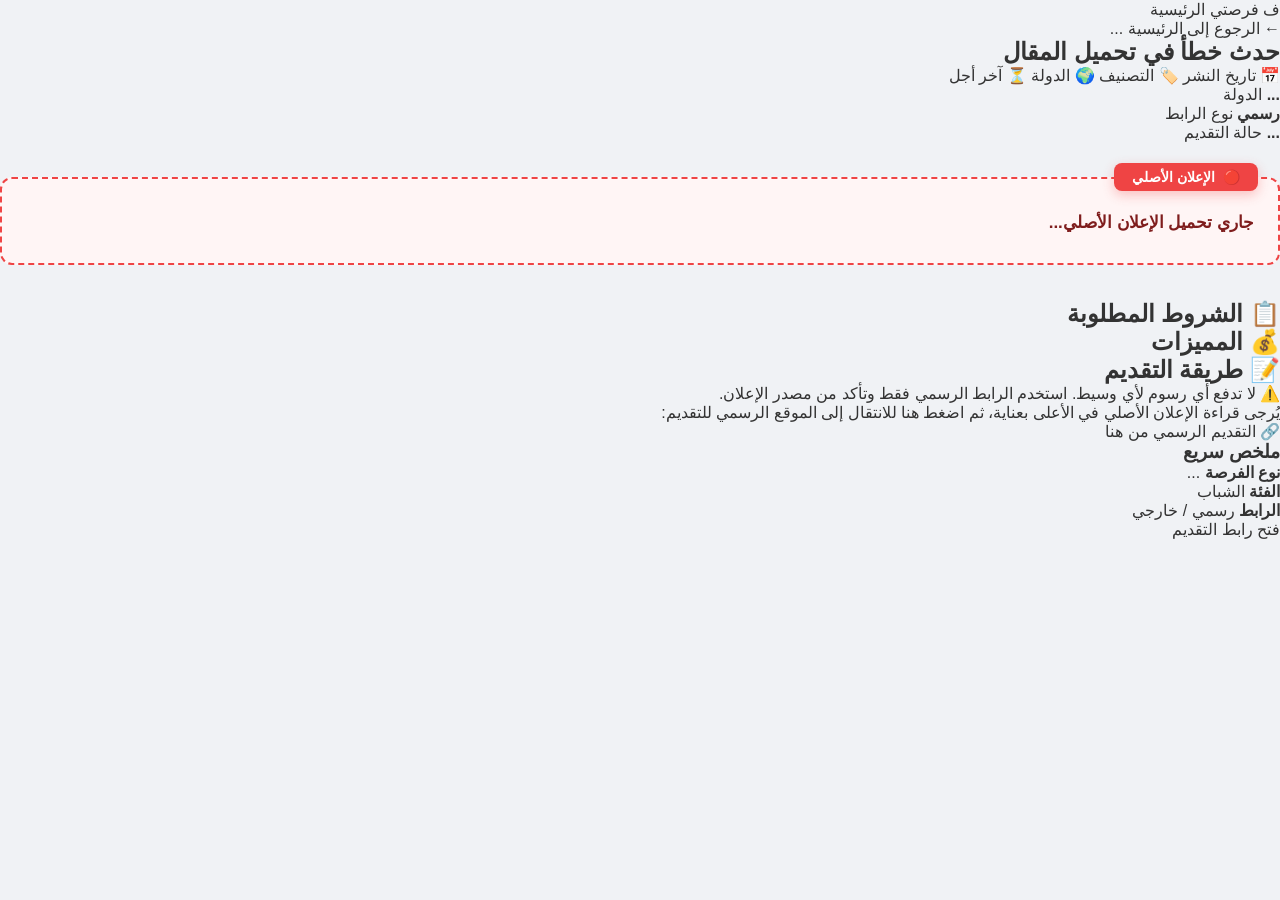
==== commit f60cf214: "Add files via upload" ====
--- a/news.html
+++ b/news.html
@@ -1,77 +1,250 @@
 <!DOCTYPE html>
 <html lang="ar" dir="rtl">
 <head>
-    <meta charset="UTF-8">
-    <meta name="viewport" content="width=device-width, initial-scale=1.0">
-    <title>تفاصيل الفرصة | فرصتي</title>
-    <link rel="stylesheet" href="style.css">
+<meta charset="UTF-8">
+<meta name="viewport" content="width=device-width, initial-scale=1.0">
+
+<title>تفاصيل الفرصة | فرصتي</title>
+<meta name="description" content="تفاصيل الفرصة مع رابط التقديم الرسمي.">
+
+<link rel="stylesheet" href="style.css">
+<style>
+  /* تنسيقات الإطار الأحمر الخاص بالنص/الملف الأصلي */
+  .original-offer-box {
+    background-color: #fff5f5;
+    border: 2px dashed #ef4444;
+    border-radius: 12px;
+    padding: 28px 24px 24px;
+    margin: 35px 0;
+    position: relative;
+  }
+  .original-offer-badge {
+    position: absolute;
+    top: -16px;
+    right: 20px;
+    background-color: #ef4444;
+    color: white;
+    padding: 6px 18px;
+    border-radius: 8px;
+    font-weight: 900;
+    font-size: 14px;
+    display: flex;
+    align-items: center;
+    gap: 8px;
+    box-shadow: 0 4px 12px rgba(239, 68, 68, 0.3);
+  }
+  .original-offer-text {
+    color: #7f1d1d;
+    font-size: 17px;
+    line-height: 1.9;
+    font-weight: bold;
+    white-space: pre-wrap;
+    overflow: hidden;
+  }
+</style>
 </head>
+
 <body>
-    <header class="navbar">
-        <a href="index.html" class="brand">
-            <span class="logo">ف</span>
-            <span>فرصتي</span>
+
+<header class="navbar">
+  <a href="index.html" class="brand">
+    <span class="logo">ف</span>
+    <span>فرصتي</span>
+  </a>
+
+  <a class="nav-cta" href="index.html">الرئيسية</a>
+</header>
+
+<main class="article-page">
+
+  <section class="article-hero">
+    <a href="index.html" class="back-link">← الرجوع إلى الرئيسية</a>
+
+    <span class="article-badge" id="articleTag">...</span>
+
+    <h1 class="article-title" id="articleTitle">جاري تحميل المقال...</h1>
+
+    <p class="article-subtitle" id="articleDescription"></p>
+
+    <div class="article-meta">
+      <span id="articleDate">📅 تاريخ النشر</span>
+      <span id="articleCategory">🏷️ التصنيف</span>
+      <span id="articleCountry">🌍 الدولة</span>
+      <span id="articleDeadline">⏳ آخر أجل</span>
+    </div>
+  </section>
+
+  <div class="article-layout">
+
+    <article class="article-content">
+
+      <div class="info-grid">
+        <div class="info-box">
+          <strong id="infoCountry">...</strong>
+          <span>الدولة</span>
+        </div>
+
+        <div class="info-box">
+          <strong>رسمي</strong>
+          <span>نوع الرابط</span>
+        </div>
+
+        <div class="info-box">
+          <strong id="infoStatus">...</strong>
+          <span>حالة التقديم</span>
+        </div>
+      </div>
+
+      <p id="articleIntro"></p>
+
+      <!-- الإطار الأحمر لعرض الإعلان الأصلي (PDF أو صورة أو نص) -->
+      <div class="original-offer-box">
+        <div class="original-offer-badge">
+          <span>🔴</span> الإعلان الأصلي 
+        </div>
+        <div class="original-offer-text" id="articleOriginalText">جاري تحميل الإعلان الأصلي...</div>
+      </div>
+
+      <h2>📋 الشروط المطلوبة</h2>
+      <ul id="articleRequirements"></ul>
+
+      <h2>💰 المميزات</h2>
+      <ul id="articleBenefits"></ul>
+
+      <h2>📝 طريقة التقديم</h2>
+      <p id="articleHowToApply"></p>
+
+      <div class="warning">
+        ⚠️ لا تدفع أي رسوم لأي وسيط. استخدم الرابط الرسمي فقط وتأكد من مصدر الإعلان.
+      </div>
+
+      <div class="apply-box">
+        <p>يُرجى قراءة الإعلان الأصلي في الأعلى بعناية، ثم اضغط هنا للانتقال إلى الموقع الرسمي للتقديم:</p>
+
+        <a href="#"
+           target="_blank"
+           rel="noopener noreferrer"
+           class="apply-btn"
+           id="applyLink">
+           🔗 التقديم الرسمي من هنا
         </a>
-        <a class="nav-cta" href="index.html">الرئيسية</a>
-    </header>
-
-    <main class="container article-page">
-        <a href="index.html" class="back-link" style="display:inline-block; margin-bottom:20px; font-weight:bold;">← الرجوع للرئيسية</a>
-        
-        <h1 id="articleTitle" style="color:#1e3a8a; margin-bottom:10px;">جاري تحميل المقال...</h1>
-        <p id="articleDescription" style="color:#4b5563; font-size:18px; margin-bottom:20px;"></p>
-
-        <!-- الإطار الأحمر لعرض PDF أو الإعلان الأصلي -->
-        <div class="original-offer-box">
-            <div class="original-offer-badge"><span>🔴</span> الإعلان الأصلي (PDF)</div>
-            <div id="articleOriginalText" style="margin-top:20px; font-weight:bold; color:#7f1d1d;">جاري تحميل المرفق...</div>
-        </div>
-
-        <div class="article-content" style="margin-top:40px;">
-            <h2 style="color:#1e3a8a; border-bottom:2px solid #e5e7eb; padding-bottom:10px;">📋 الشروط المطلوبة</h2>
-            <ul id="articleRequirements" style="line-height:2; margin-bottom:30px;"></ul>
-
-            <h2 style="color:#1e3a8a; border-bottom:2px solid #e5e7eb; padding-bottom:10px;">💰 المميزات</h2>
-            <ul id="articleBenefits" style="line-height:2; margin-bottom:30px;"></ul>
-
-            <div style="background-color:#eff6ff; padding:20px; border-radius:8px; text-align:center; margin-top:40px;">
-                <p style="margin-bottom:15px; font-weight:bold;">يُرجى قراءة الإعلان الأصلي في الأعلى بعناية، ثم التقديم من الرابط الرسمي:</p>
-                <a href="#" target="_blank" id="applyLink" style="background-color:#2563eb; color:white; padding:12px 30px; border-radius:8px; text-decoration:none; font-weight:bold; display:inline-block;">🔗 التقديم الرسمي من هنا</a>
-            </div>
-        </div>
-    </main>
-
-    <script>
-        const API_URL = "https://script.google.com/macros/s/AKfycbyuskkfJ5nxLnupqF75P8gqW6yWyq-CDa2DiI0HsAO11v-XhhhX8HYk1Io--zbzAcUH/exec";
-        async function loadArticle() {
-            const id = new URLSearchParams(window.location.search).get("id");
-            try {
-                const res = await fetch(API_URL);
-                const article = (await res.json()).find(item => String(item.id) === String(id));
-                if (!article) return;
-
-                document.title = article.title + " | فرصتي";
-                document.getElementById("articleTitle").textContent = article.title;
-                document.getElementById("articleDescription").textContent = article.description;
-
-                const originalBox = document.getElementById("articleOriginalText");
-                const details = String(article.details).trim();
-                if (details.startsWith("http")) {
-                    if (details.match(/\.(jpeg|jpg|png)$/i)) originalBox.innerHTML = `<img src="${details}" style="width:100%; border-radius:8px;">`;
-                    else originalBox.innerHTML = `<iframe src="https://docs.google.com/viewer?url=${encodeURIComponent(details)}&embedded=true" width="100%" height="700px" style="border:none; border-radius:8px;"></iframe>`;
-                } else {
-                    originalBox.textContent = details;
-                }
-
-                const reqList = document.getElementById("articleRequirements");
-                article.requirements.forEach(req => reqList.innerHTML += `<li>${req}</li>`);
-                const benList = document.getElementById("articleBenefits");
-                article.benefits.forEach(ben => benList.innerHTML += `<li>${ben}</li>`);
-                
-                document.getElementById("applyLink").href = article.officialLink;
-            } catch (e) { document.getElementById("articleTitle").textContent = "خطأ في التحميل"; }
-        }
-        loadArticle();
-    </script>
+      </div>
+
+    </article>
+
+    <aside class="side-card">
+      <h3>ملخص سريع</h3>
+
+      <div class="side-item">
+        <b>نوع الفرصة</b>
+        <span id="sideType">...</span>
+      </div>
+
+      <div class="side-item">
+        <b>الفئة</b>
+        <span>الشباب</span>
+      </div>
+
+      <div class="side-item">
+        <b>الرابط</b>
+        <span>رسمي / خارجي</span>
+      </div>
+
+      <a href="#"
+         target="_blank"
+         rel="noopener noreferrer"
+         class="share-btn"
+         id="sideApplyLink">
+         فتح رابط التقديم
+      </a>
+    </aside>
+
+  </div>
+
+</main>
+
+<script>
+async function loadArticle() {
+  try {
+    const params = new URLSearchParams(window.location.search);
+    const id = params.get("id");
+
+    // === تم تحديث الرابط هنا بنجاح ===
+    const res = await fetch("https://script.google.com/macros/s/AKfycbyuskkfJ5nxLnupqF75P8gqW6yWyq-CDa2DiI0HsAO11v-XhhhX8HYk1Io--zbzAcUH/exec");
+    const data = await res.json();
+
+    const article = data.find(item => String(item.id) === String(id));
+
+    if (!article) {
+      document.getElementById("articleTitle").textContent = "المقال غير موجود";
+      return;
+    }
+
+    document.title = article.title + " | فرصتي";
+
+    document.getElementById("articleTag").textContent = article.tag;
+    document.getElementById("articleTitle").textContent = article.title;
+    document.getElementById("articleDescription").textContent = article.description;
+
+    let cleanDate = article.date;
+    if (cleanDate && cleanDate.includes("T")) {
+        cleanDate = cleanDate.split("T")[0];
+    }
+
+    document.getElementById("articleDate").textContent = "📅 تاريخ النشر: " + cleanDate;
+    document.getElementById("articleCategory").textContent = "🏷️ التصنيف: " + article.tag;
+    document.getElementById("articleCountry").textContent = "🌍 الدولة: " + article.country;
+    document.getElementById("articleDeadline").textContent = "⏳ آخر أجل: " + article.deadline;
+
+    document.getElementById("infoCountry").textContent = article.country;
+    document.getElementById("infoStatus").textContent = article.status;
+    document.getElementById("articleIntro").textContent = article.intro;
+
+    const originalBox = document.getElementById("articleOriginalText");
+    const detailsContent = String(article.details).trim();
+
+    if (detailsContent.startsWith("http")) {
+      if (detailsContent.match(/\.(jpeg|jpg|gif|png)$/i)) {
+        originalBox.innerHTML = `<img src="${detailsContent}" alt="الإعلان الأصلي" style="width: 100%; border-radius: 8px; box-shadow: 0 4px 10px rgba(0,0,0,0.1);">`;
+      } else {
+        const viewerUrl = `https://docs.google.com/viewer?url=${encodeURIComponent(detailsContent)}&embedded=true`;
+        originalBox.innerHTML = `<iframe src="${viewerUrl}" width="100%" height="650px" style="border: none; border-radius: 8px; background-color: #fff; box-shadow: 0 4px 10px rgba(0,0,0,0.1);"></iframe>`;
+      }
+    } else {
+      originalBox.textContent = detailsContent;
+    }
+
+    document.getElementById("articleHowToApply").textContent = article.howToApply;
+
+    const reqList = document.getElementById("articleRequirements");
+    reqList.innerHTML = "";
+    article.requirements.forEach(req => {
+      const li = document.createElement("li");
+      li.textContent = req;
+      reqList.appendChild(li);
+    });
+
+    const benList = document.getElementById("articleBenefits");
+    benList.innerHTML = "";
+    article.benefits.forEach(ben => {
+      const li = document.createElement("li");
+      li.textContent = ben;
+      benList.appendChild(li);
+    });
+
+    document.getElementById("applyLink").href = article.officialLink;
+    document.getElementById("sideApplyLink").href = article.officialLink;
+    document.getElementById("sideType").textContent = article.tag;
+
+  } catch (error) {
+    console.error(error);
+    const titleEl = document.getElementById("articleTitle");
+    if(titleEl) titleEl.textContent = "حدث خطأ في تحميل المقال";
+  }
+}
+
+loadArticle();
+</script>
+
 </body>
 </html>
--- a/style.css
+++ b/style.css
@@ -1,28 +1,94 @@
-* { margin: 0; padding: 0; box-sizing: border-box; font-family: 'Segoe UI', Tahoma, Geneva, Verdana, sans-serif; }
-body { background-color: #f3f4f6; color: #1f2937; }
+* { margin: 0; padding: 0; box-sizing: border-box; font-family: 'Tajawal', sans-serif; }
+body { background-color: #f0f2f5; color: #333; overflow-x: hidden; }
 a { text-decoration: none; color: inherit; }
 
-/* Navbar */
-.navbar { background-color: #ffffff; padding: 15px 5%; display: flex; justify-content: space-between; align-items: center; box-shadow: 0 2px 10px rgba(0,0,0,0.05); }
-.brand { display: flex; align-items: center; gap: 10px; font-size: 22px; font-weight: bold; color: #1e3a8a; }
-.logo { background-color: #1e3a8a; color: white; width: 35px; height: 35px; display: flex; align-items: center; justify-content: center; border-radius: 8px; font-size: 20px; }
+/* === Header (الشريط العلوي) === */
+.official-header { background-color: #ffffff; border-top: 4px solid #cc9933; box-shadow: 0 2px 10px rgba(0,0,0,0.05); position: sticky; top: 0; z-index: 100; }
+.header-container { max-width: 1200px; margin: 0 auto; padding: 10px 20px; display: flex; justify-content: space-between; align-items: center; }
+.logo-area { display: flex; align-items: center; gap: 15px; }
+.royal-logo { height: 60px; object-fit: contain; }
+.site-titles { display: flex; flex-direction: column; }
+.title-ar { color: #004b87; font-weight: 800; font-size: 16px; }
+.title-fr { color: #cc9933; font-weight: 700; font-size: 18px; }
+.title-sub { color: #004b87; font-size: 14px; font-weight: 500; }
 
-/* Container & Grid */
-.container { max-width: 1100px; margin: 0 auto; padding: 20px; }
-.jobs-grid { display: grid; grid-template-columns: repeat(auto-fill, minmax(320px, 1fr)); gap: 25px; }
+/* === Navigation === */
+.main-nav { display: flex; gap: 20px; }
+.main-nav a { color: #004b87; font-weight: 700; font-size: 15px; padding: 10px 5px; transition: color 0.3s; }
+.main-nav a:hover, .main-nav a.active { color: #cc9933; }
+.mobile-menu-btn { display: none; background: none; border: none; font-size: 24px; color: #004b87; cursor: pointer; }
 
-/* Job Card */
-.job-card { background: white; border-radius: 12px; padding: 25px; box-shadow: 0 4px 6px rgba(0,0,0,0.05); transition: transform 0.2s; display: flex; flex-direction: column; }
-.job-card:hover { transform: translateY(-5px); box-shadow: 0 10px 15px rgba(0,0,0,0.1); }
-.card-header { display: flex; justify-content: space-between; margin-bottom: 15px; font-size: 14px; }
-.tag { background-color: #e0e7ff; color: #4f46e5; padding: 4px 12px; border-radius: 20px; font-weight: bold; }
-.date { color: #6b7280; }
-.card-title { font-size: 18px; color: #111827; margin-bottom: 10px; line-height: 1.4; }
-.card-desc { color: #4b5563; font-size: 14px; margin-bottom: 20px; flex-grow: 1; }
-.card-meta { display: flex; justify-content: space-between; font-size: 13px; background: #f9fafb; padding: 10px; border-radius: 8px; margin-bottom: 15px; }
-.read-more-btn { display: block; text-align: center; background-color: #1e3a8a; color: white; padding: 10px; border-radius: 8px; font-weight: bold; }
+/* === Search Bar Area === */
+.search-toggle-bar { background-color: #e5e9f0; height: 30px; display: flex; justify-content: center; align-items: center; border-bottom: 1px solid #d1d5db; margin-bottom: 20px; }
+.toggle-arrow { background: white; border: 1px solid #d1d5db; border-top: none; padding: 0 20px; border-radius: 0 0 10px 10px; cursor: pointer; color: #666; font-size: 20px; transform: translateY(10px); box-shadow: 0 2px 5px rgba(0,0,0,0.05); }
 
-/* Article Page & Red Box */
-.article-page { background: white; padding: 40px; border-radius: 12px; margin-top: 30px; box-shadow: 0 4px 10px rgba(0,0,0,0.05); }
-.original-offer-box { background-color: #fff5f5; border: 2px dashed #ef4444; border-radius: 12px; padding: 30px 20px; margin: 30px 0; position: relative; }
-.original-offer-badge { position: absolute; top: -16px; right: 20px; background-color: #ef4444; color: white; padding: 6px 18px; border-radius: 8px; font-weight: bold; font-size: 14px; display: flex; align-items: center; gap: 8px; }+/* === Main Content & Results Header === */
+.main-content { max-width: 1100px; margin: 0 auto; padding: 0 20px 40px; }
+.results-header { display: flex; justify-content: space-between; align-items: center; margin-bottom: 20px; background: transparent; }
+.view-controls { display: flex; gap: 5px; }
+.view-btn { background: #cbd5e1; border: none; padding: 8px 12px; border-radius: 5px; cursor: pointer; font-size: 16px; transition: 0.3s; }
+.view-btn.active { background: #38bdf8; color: white; }
+.results-count { color: #64748b; font-weight: 600; font-size: 15px; }
+
+/* === Job List & Cards (بطاقات الوظائف المطابقة) === */
+.official-jobs-list { display: flex; flex-direction: column; gap: 15px; }
+
+.job-row { 
+    background: #ffffff; 
+    border-radius: 8px; 
+    padding: 20px 25px; 
+    display: flex; 
+    justify-content: space-between; 
+    align-items: center; 
+    box-shadow: 0 2px 5px rgba(0,0,0,0.02); 
+    border: 1px solid #e2e8f0; 
+    transition: transform 0.2s, box-shadow 0.2s;
+    position: relative;
+    overflow: hidden;
+}
+.job-row:hover { transform: translateY(-3px); box-shadow: 0 8px 15px rgba(0,0,0,0.06); }
+
+/* الشعار الباهت في الخلفية (اليمين) */
+.job-row::before {
+    content: '';
+    position: absolute;
+    right: 20px;
+    top: 50%;
+    transform: translateY(-50%);
+    width: 60px;
+    height: 60px;
+    background-image: url('https://upload.wikimedia.org/wikipedia/commons/thumb/2/21/Coat_of_arms_of_Morocco.svg/120px-Coat_of_arms_of_Morocco.svg.png');
+    background-size: contain;
+    background-repeat: no-repeat;
+    opacity: 0.05;
+    z-index: 0;
+}
+
+/* === تفاصيل الوظيفة (يمين البطاقة) === */
+.job-details { flex: 1; z-index: 1; padding-left: 20px; }
+.job-title { color: #003366; font-size: 18px; font-weight: 800; margin-bottom: 12px; line-height: 1.4; }
+
+.job-meta-list { display: flex; flex-direction: column; gap: 8px; }
+.meta-item { display: flex; align-items: center; gap: 8px; color: #475569; font-size: 14px; font-weight: 600; }
+/* أيقونات SVG لتطابق الأيقونات الرسمية */
+.meta-icon { width: 16px; height: 16px; fill: #64748b; }
+
+/* === الأزرار والإشعارات (يسار البطاقة) === */
+.job-actions { display: flex; align-items: center; gap: 15px; z-index: 1; }
+.btn-announce { background-color: #38a8a8; /* اللون الأخضر/الأزرق الخاص بهم */ color: #ffffff; padding: 8px 25px; border-radius: 20px; font-weight: 700; font-size: 14px; transition: background 0.3s; }
+.btn-announce:hover { background-color: #2c8585; }
+
+/* أيقونة الجرس الدائرية */
+.bell-icon-wrapper { width: 40px; height: 40px; border: 2px solid #003366; border-radius: 50%; display: flex; justify-content: center; align-items: center; cursor: pointer; transition: 0.3s; }
+.bell-icon-wrapper:hover { background-color: #f0f4f8; }
+.bell-svg { width: 18px; height: 18px; fill: #003366; }
+
+/* === Responsive Mobile (الهواتف) === */
+@media (max-width: 850px) {
+    .main-nav { display: none; }
+    .mobile-menu-btn { display: block; }
+    .job-row { flex-direction: column; align-items: flex-start; gap: 20px; padding: 20px; }
+    .job-actions { width: 100%; justify-content: flex-end; border-top: 1px solid #f1f5f9; padding-top: 15px; }
+    .title-fr { font-size: 16px; }
+    .job-title { font-size: 16px; }
+}
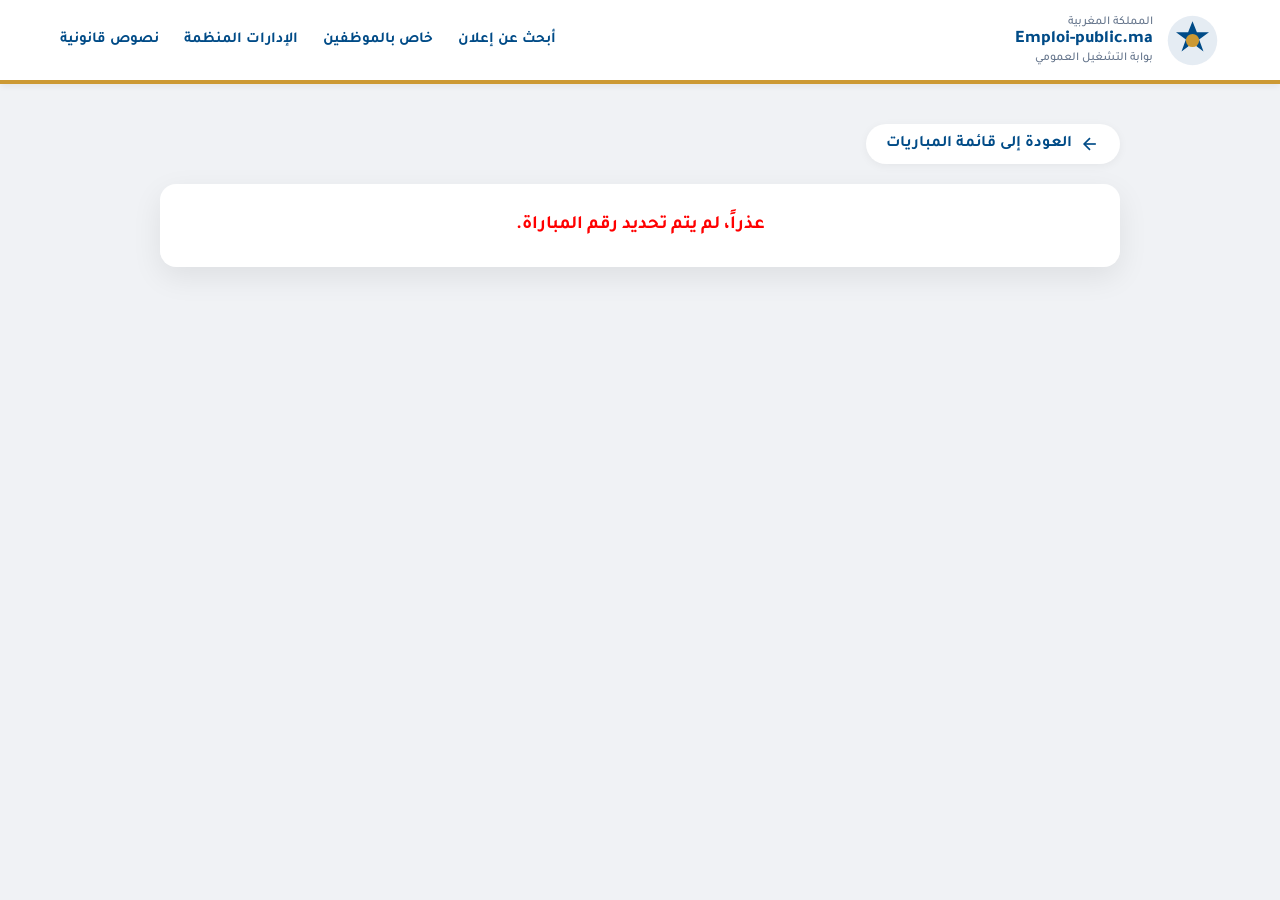
==== commit cfc0b5de: "Add files via upload" ====
--- a/news.html
+++ b/news.html
@@ -1,250 +1,174 @@
 <!DOCTYPE html>
 <html lang="ar" dir="rtl">
 <head>
-<meta charset="UTF-8">
-<meta name="viewport" content="width=device-width, initial-scale=1.0">
+    <meta charset="UTF-8">
+    <meta name="viewport" content="width=device-width, initial-scale=1.0">
+    <title>تفاصيل الإعلان | بوابة التشغيل العمومي</title>
+    <link href="https://fonts.googleapis.com/css2?family=Tajawal:wght@300;400;500;700;800&display=swap" rel="stylesheet">
+    <link rel="stylesheet" href="style.css"> <style>
+        /* تنسيقات إضافية خاصة بصفحة التفاصيل فقط */
+        .news-container { max-width: 1000px; margin: 40px auto; padding: 0 20px; min-height: 70vh; }
+        .back-btn { display: inline-flex; align-items: center; gap: 8px; color: var(--primary); font-weight: 700; margin-bottom: 20px; transition: 0.3s; padding: 10px 20px; background: var(--surface); border-radius: 50px; box-shadow: 0 2px 10px rgba(0,0,0,0.05); }
+        .back-btn:hover { background: var(--primary); color: #fff; transform: translateX(5px); }
+        
+        .details-card { background: var(--surface); border-radius: 16px; padding: 30px; box-shadow: 0 10px 30px rgba(0,0,0,0.08); position: relative; overflow: hidden; margin-bottom: 30px; }
+        .details-title { color: var(--primary); font-size: 1.8rem; font-weight: 800; margin-bottom: 20px; line-height: 1.5; }
+        
+        .meta-grid { display: grid; grid-template-columns: repeat(auto-fit, minmax(250px, 1fr)); gap: 20px; margin-bottom: 30px; padding: 20px; background: var(--background); border-radius: 12px; border: 1px solid var(--border); }
+        .meta-box { display: flex; align-items: center; gap: 12px; }
+        .meta-box .icon { width: 45px; height: 45px; background: #fff; border-radius: 10px; display: flex; align-items: center; justify-content: center; color: var(--accent); box-shadow: 0 2px 5px rgba(0,0,0,0.05); }
+        .meta-box .info { display: flex; flex-direction: column; }
+        .meta-box .info-label { font-size: 0.8rem; color: var(--text-muted); font-weight: 600; }
+        .meta-box .info-value { font-size: 1rem; color: var(--text-main); font-weight: 700; }
+        .deadline-value { color: #dc3545 !important; }
 
-<title>تفاصيل الفرصة | فرصتي</title>
-<meta name="description" content="تفاصيل الفرصة مع رابط التقديم الرسمي.">
-
-<link rel="stylesheet" href="style.css">
-<style>
-  /* تنسيقات الإطار الأحمر الخاص بالنص/الملف الأصلي */
-  .original-offer-box {
-    background-color: #fff5f5;
-    border: 2px dashed #ef4444;
-    border-radius: 12px;
-    padding: 28px 24px 24px;
-    margin: 35px 0;
-    position: relative;
-  }
-  .original-offer-badge {
-    position: absolute;
-    top: -16px;
-    right: 20px;
-    background-color: #ef4444;
-    color: white;
-    padding: 6px 18px;
-    border-radius: 8px;
-    font-weight: 900;
-    font-size: 14px;
-    display: flex;
-    align-items: center;
-    gap: 8px;
-    box-shadow: 0 4px 12px rgba(239, 68, 68, 0.3);
-  }
-  .original-offer-text {
-    color: #7f1d1d;
-    font-size: 17px;
-    line-height: 1.9;
-    font-weight: bold;
-    white-space: pre-wrap;
-    overflow: hidden;
-  }
-</style>
+        .pdf-container { width: 100%; height: 800px; border-radius: 12px; overflow: hidden; border: 2px solid var(--border); background: var(--background); display: flex; justify-content: center; align-items: center; }
+        .pdf-container iframe { width: 100%; height: 100%; border: none; }
+        
+        .loader-container { text-align: center; padding: 100px 0; }
+        .loader-spinner { width: 50px; height: 50px; border: 4px solid var(--border); border-top: 4px solid var(--primary); border-radius: 50%; animation: spin 1s linear infinite; margin: 0 auto 20px; }
+        @keyframes spin { 0% { transform: rotate(0deg); } 100% { transform: rotate(360deg); } }
+    </style>
 </head>
-
 <body>
 
-<header class="navbar">
-  <a href="index.html" class="brand">
-    <span class="logo">ف</span>
-    <span>فرصتي</span>
-  </a>
+    <header class="header">
+        <div class="container header-wrapper">
+            <div class="logo-section">
+                <div class="logo-icon">
+                    <svg viewBox="0 0 100 100" width="100%" height="100%">
+                        <circle cx="50" cy="50" r="45" fill="#004b87" opacity="0.1" />
+                        <path d="M50 15 L58 35 L80 35 L62 48 L70 70 L50 55 L30 70 L38 48 L20 35 L42 35 Z" fill="#004b87"/>
+                        <circle cx="50" cy="50" r="12" fill="#cc9933" />
+                    </svg>
+                </div>
+                <div class="logo-text">
+                    <span class="text-small">المملكة المغربية</span>
+                    <span class="text-bold">Emploi-public.ma</span>
+                    <span class="text-small">بوابة التشغيل العمومي</span>
+                </div>
+            </div>
+            <nav class="desktop-nav">
+                <a href="index.html">أبحث عن إعلان</a>
+                <a href="#">خاص بالموظفين</a>
+                <a href="#">الإدارات المنظمة</a>
+                <a href="#">نصوص قانونية</a>
+            </nav>
+        </div>
+    </header>
 
-  <a class="nav-cta" href="index.html">الرئيسية</a>
-</header>
+    <main class="news-container">
+        <a href="index.html" class="back-btn">
+            <svg width="20" height="20" viewBox="0 0 24 24" fill="none" stroke="currentColor" stroke-width="2"><line x1="19" y1="12" x2="5" y2="12"></line><polyline points="12 19 5 12 12 5"></polyline></svg>
+            العودة إلى قائمة المباريات
+        </a>
 
-<main class="article-page">
+        <div id="jobDetailsContent">
+            <div class="loader-container">
+                <div class="loader-spinner"></div>
+                <h3 style="color: var(--primary);">جاري جلب تفاصيل القرار وقراءة ملف الإعلان...</h3>
+            </div>
+        </div>
+    </main>
 
-  <section class="article-hero">
-    <a href="index.html" class="back-link">← الرجوع إلى الرئيسية</a>
+    <script>
+        const API_URL = "https://script.google.com/macros/s/AKfycbyuskkfJ5nxLnupqF75P8gqW6yWyq-CDa2DiI0HsAO11v-XhhhX8HYk1Io--zbzAcUH/exec";
 
-    <span class="article-badge" id="articleTag">...</span>
+        // أيقونات SVG للتفاصيل
+        const iconCalendar = `<svg width="24" height="24" viewBox="0 0 24 24" fill="none" stroke="currentColor" stroke-width="2"><rect x="3" y="4" width="18" height="18" rx="2" ry="2"></rect><line x1="16" y1="2" x2="16" y2="6"></line><line x1="8" y1="2" x2="8" y2="6"></line><line x1="3" y1="10" x2="21" y2="10"></line></svg>`;
+        const iconBuilding = `<svg width="24" height="24" viewBox="0 0 24 24" fill="none" stroke="currentColor" stroke-width="2"><rect x="4" y="2" width="16" height="20" rx="2" ry="2"></rect><path d="M9 22v-4h6v4"></path></svg>`;
+        const iconLink = `<svg width="24" height="24" viewBox="0 0 24 24" fill="none" stroke="currentColor" stroke-width="2"><path d="M10 13a5 5 0 0 0 7.54.54l3-3a5 5 0 0 0-7.07-7.07l-1.72 1.71"></path><path d="M14 11a5 5 0 0 0-7.54-.54l-3 3a5 5 0 0 0 7.07 7.07l1.71-1.71"></path></svg>`;
 
-    <h1 class="article-title" id="articleTitle">جاري تحميل المقال...</h1>
+        async function loadJobDetails() {
+            const container = document.getElementById('jobDetailsContent');
+            const urlParams = new URLSearchParams(window.location.search);
+            const jobId = urlParams.get('id');
 
-    <p class="article-subtitle" id="articleDescription"></p>
+            if (!jobId) {
+                container.innerHTML = `<div class="details-card"><h3 style="color: red; text-align: center;">عذراً، لم يتم تحديد رقم المباراة.</h3></div>`;
+                return;
+            }
 
-    <div class="article-meta">
-      <span id="articleDate">📅 تاريخ النشر</span>
-      <span id="articleCategory">🏷️ التصنيف</span>
-      <span id="articleCountry">🌍 الدولة</span>
-      <span id="articleDeadline">⏳ آخر أجل</span>
-    </div>
-  </section>
+            try {
+                const response = await fetch(API_URL);
+                const data = await response.json();
+                
+                // البحث عن الوظيفة المطلوبة عبر الـ ID
+                const job = data.find(item => String(item.id) === String(jobId));
 
-  <div class="article-layout">
+                if (!job) {
+                    container.innerHTML = `<div class="details-card"><h3 style="color: red; text-align: center;">عذراً، لم يتم العثور على تفاصيل هذه المباراة. قد تكون انتهت أو تم حذفها.</h3></div>`;
+                    return;
+                }
 
-    <article class="article-content">
+                let cleanDate = job.date ? String(job.date).split("T")[0] : "غير محدد";
+                let pdfLink = job.link || "";
+                
+                // تحويل روابط جوجل درايف للعمل داخل iframe إذا لزم الأمر
+                if (pdfLink.includes("drive.google.com/file/d/")) {
+                    pdfLink = pdfLink.replace("/view?usp=sharing", "/preview").replace("/view", "/preview");
+                }
 
-      <div class="info-grid">
-        <div class="info-box">
-          <strong id="infoCountry">...</strong>
-          <span>الدولة</span>
-        </div>
+                container.innerHTML = `
+                    <div class="details-card">
+                        <svg viewBox="0 0 100 100" style="position:absolute; top:20px; left:20px; width:150px; opacity:0.03; pointer-events:none;">
+                            <path d="M50 15 L58 35 L80 35 L62 48 L70 70 L50 55 L30 70 L38 48 L20 35 L42 35 Z" fill="#004b87"/>
+                            <circle cx="50" cy="50" r="12" fill="#cc9933" />
+                        </svg>
 
-        <div class="info-box">
-          <strong>رسمي</strong>
-          <span>نوع الرابط</span>
-        </div>
+                        <h1 class="details-title">${job.title}</h1>
 
-        <div class="info-box">
-          <strong id="infoStatus">...</strong>
-          <span>حالة التقديم</span>
-        </div>
-      </div>
+                        <div class="meta-grid">
+                            <div class="meta-box">
+                                <div class="icon">${iconBuilding}</div>
+                                <div class="info">
+                                    <span class="info-label">القطاع المنظم</span>
+                                    <span class="info-value">${job.category || 'إدارة عمومية / مؤسسة'}</span>
+                                </div>
+                            </div>
+                            <div class="meta-box">
+                                <div class="icon">${iconCalendar}</div>
+                                <div class="info">
+                                    <span class="info-label">تاريخ النشر</span>
+                                    <span class="info-value">${cleanDate}</span>
+                                </div>
+                            </div>
+                            <div class="meta-box">
+                                <div class="icon" style="color: #dc3545;">${iconCalendar}</div>
+                                <div class="info">
+                                    <span class="info-label">آخر أجل لإيداع الترشيحات</span>
+                                    <span class="info-value deadline-value">${job.deadline || 'غير محدد'}</span>
+                                </div>
+                            </div>
+                            <div class="meta-box">
+                                <div class="icon">${iconLink}</div>
+                                <div class="info">
+                                    <span class="info-label">المصدر الأصلي</span>
+                                    <span class="info-value"><a href="${job.link}" target="_blank" style="color: var(--primary); text-decoration: underline;">رابط الإعلان</a></span>
+                                </div>
+                            </div>
+                        </div>
 
-      <p id="articleIntro"></p>
+                        <h3 style="color: var(--primary); margin-bottom: 15px; font-weight: 800;">قرار الإعلان (ملف PDF):</h3>
+                        
+                        ${pdfLink ? `
+                            <div class="pdf-container">
+                                <iframe src="${pdfLink}"></iframe>
+                            </div>
+                        ` : `
+                            <div style="padding: 40px; text-align: center; background: #f8d7da; color: #721c24; border-radius: 12px; font-weight: bold;">
+                                لا يوجد ملف PDF مرفق مع هذا الإعلان. يرجى زيارة الرابط الأصلي.
+                            </div>
+                        `}
+                    </div>
+                `;
 
-      <!-- الإطار الأحمر لعرض الإعلان الأصلي (PDF أو صورة أو نص) -->
-      <div class="original-offer-box">
-        <div class="original-offer-badge">
-          <span>🔴</span> الإعلان الأصلي 
-        </div>
-        <div class="original-offer-text" id="articleOriginalText">جاري تحميل الإعلان الأصلي...</div>
-      </div>
+            } catch (error) {
+                container.innerHTML = `<div class="details-card"><h3 style="color: red; text-align: center;">حدث خطأ في الاتصال بالخادم. يرجى المحاولة لاحقاً.</h3></div>`;
+            }
+        }
 
-      <h2>📋 الشروط المطلوبة</h2>
-      <ul id="articleRequirements"></ul>
-
-      <h2>💰 المميزات</h2>
-      <ul id="articleBenefits"></ul>
-
-      <h2>📝 طريقة التقديم</h2>
-      <p id="articleHowToApply"></p>
-
-      <div class="warning">
-        ⚠️ لا تدفع أي رسوم لأي وسيط. استخدم الرابط الرسمي فقط وتأكد من مصدر الإعلان.
-      </div>
-
-      <div class="apply-box">
-        <p>يُرجى قراءة الإعلان الأصلي في الأعلى بعناية، ثم اضغط هنا للانتقال إلى الموقع الرسمي للتقديم:</p>
-
-        <a href="#"
-           target="_blank"
-           rel="noopener noreferrer"
-           class="apply-btn"
-           id="applyLink">
-           🔗 التقديم الرسمي من هنا
-        </a>
-      </div>
-
-    </article>
-
-    <aside class="side-card">
-      <h3>ملخص سريع</h3>
-
-      <div class="side-item">
-        <b>نوع الفرصة</b>
-        <span id="sideType">...</span>
-      </div>
-
-      <div class="side-item">
-        <b>الفئة</b>
-        <span>الشباب</span>
-      </div>
-
-      <div class="side-item">
-        <b>الرابط</b>
-        <span>رسمي / خارجي</span>
-      </div>
-
-      <a href="#"
-         target="_blank"
-         rel="noopener noreferrer"
-         class="share-btn"
-         id="sideApplyLink">
-         فتح رابط التقديم
-      </a>
-    </aside>
-
-  </div>
-
-</main>
-
-<script>
-async function loadArticle() {
-  try {
-    const params = new URLSearchParams(window.location.search);
-    const id = params.get("id");
-
-    // === تم تحديث الرابط هنا بنجاح ===
-    const res = await fetch("https://script.google.com/macros/s/AKfycbyuskkfJ5nxLnupqF75P8gqW6yWyq-CDa2DiI0HsAO11v-XhhhX8HYk1Io--zbzAcUH/exec");
-    const data = await res.json();
-
-    const article = data.find(item => String(item.id) === String(id));
-
-    if (!article) {
-      document.getElementById("articleTitle").textContent = "المقال غير موجود";
-      return;
-    }
-
-    document.title = article.title + " | فرصتي";
-
-    document.getElementById("articleTag").textContent = article.tag;
-    document.getElementById("articleTitle").textContent = article.title;
-    document.getElementById("articleDescription").textContent = article.description;
-
-    let cleanDate = article.date;
-    if (cleanDate && cleanDate.includes("T")) {
-        cleanDate = cleanDate.split("T")[0];
-    }
-
-    document.getElementById("articleDate").textContent = "📅 تاريخ النشر: " + cleanDate;
-    document.getElementById("articleCategory").textContent = "🏷️ التصنيف: " + article.tag;
-    document.getElementById("articleCountry").textContent = "🌍 الدولة: " + article.country;
-    document.getElementById("articleDeadline").textContent = "⏳ آخر أجل: " + article.deadline;
-
-    document.getElementById("infoCountry").textContent = article.country;
-    document.getElementById("infoStatus").textContent = article.status;
-    document.getElementById("articleIntro").textContent = article.intro;
-
-    const originalBox = document.getElementById("articleOriginalText");
-    const detailsContent = String(article.details).trim();
-
-    if (detailsContent.startsWith("http")) {
-      if (detailsContent.match(/\.(jpeg|jpg|gif|png)$/i)) {
-        originalBox.innerHTML = `<img src="${detailsContent}" alt="الإعلان الأصلي" style="width: 100%; border-radius: 8px; box-shadow: 0 4px 10px rgba(0,0,0,0.1);">`;
-      } else {
-        const viewerUrl = `https://docs.google.com/viewer?url=${encodeURIComponent(detailsContent)}&embedded=true`;
-        originalBox.innerHTML = `<iframe src="${viewerUrl}" width="100%" height="650px" style="border: none; border-radius: 8px; background-color: #fff; box-shadow: 0 4px 10px rgba(0,0,0,0.1);"></iframe>`;
-      }
-    } else {
-      originalBox.textContent = detailsContent;
-    }
-
-    document.getElementById("articleHowToApply").textContent = article.howToApply;
-
-    const reqList = document.getElementById("articleRequirements");
-    reqList.innerHTML = "";
-    article.requirements.forEach(req => {
-      const li = document.createElement("li");
-      li.textContent = req;
-      reqList.appendChild(li);
-    });
-
-    const benList = document.getElementById("articleBenefits");
-    benList.innerHTML = "";
-    article.benefits.forEach(ben => {
-      const li = document.createElement("li");
-      li.textContent = ben;
-      benList.appendChild(li);
-    });
-
-    document.getElementById("applyLink").href = article.officialLink;
-    document.getElementById("sideApplyLink").href = article.officialLink;
-    document.getElementById("sideType").textContent = article.tag;
-
-  } catch (error) {
-    console.error(error);
-    const titleEl = document.getElementById("articleTitle");
-    if(titleEl) titleEl.textContent = "حدث خطأ في تحميل المقال";
-  }
-}
-
-loadArticle();
-</script>
-
+        document.addEventListener("DOMContentLoaded", loadJobDetails);
+    </script>
 </body>
 </html>
--- a/style.css
+++ b/style.css
@@ -1,94 +1,103 @@
-* { margin: 0; padding: 0; box-sizing: border-box; font-family: 'Tajawal', sans-serif; }
-body { background-color: #f0f2f5; color: #333; overflow-x: hidden; }
-a { text-decoration: none; color: inherit; }
-
-/* === Header (الشريط العلوي) === */
-.official-header { background-color: #ffffff; border-top: 4px solid #cc9933; box-shadow: 0 2px 10px rgba(0,0,0,0.05); position: sticky; top: 0; z-index: 100; }
-.header-container { max-width: 1200px; margin: 0 auto; padding: 10px 20px; display: flex; justify-content: space-between; align-items: center; }
-.logo-area { display: flex; align-items: center; gap: 15px; }
-.royal-logo { height: 60px; object-fit: contain; }
-.site-titles { display: flex; flex-direction: column; }
-.title-ar { color: #004b87; font-weight: 800; font-size: 16px; }
-.title-fr { color: #cc9933; font-weight: 700; font-size: 18px; }
-.title-sub { color: #004b87; font-size: 14px; font-weight: 500; }
-
-/* === Navigation === */
-.main-nav { display: flex; gap: 20px; }
-.main-nav a { color: #004b87; font-weight: 700; font-size: 15px; padding: 10px 5px; transition: color 0.3s; }
-.main-nav a:hover, .main-nav a.active { color: #cc9933; }
-.mobile-menu-btn { display: none; background: none; border: none; font-size: 24px; color: #004b87; cursor: pointer; }
-
-/* === Search Bar Area === */
-.search-toggle-bar { background-color: #e5e9f0; height: 30px; display: flex; justify-content: center; align-items: center; border-bottom: 1px solid #d1d5db; margin-bottom: 20px; }
-.toggle-arrow { background: white; border: 1px solid #d1d5db; border-top: none; padding: 0 20px; border-radius: 0 0 10px 10px; cursor: pointer; color: #666; font-size: 20px; transform: translateY(10px); box-shadow: 0 2px 5px rgba(0,0,0,0.05); }
-
-/* === Main Content & Results Header === */
-.main-content { max-width: 1100px; margin: 0 auto; padding: 0 20px 40px; }
-.results-header { display: flex; justify-content: space-between; align-items: center; margin-bottom: 20px; background: transparent; }
-.view-controls { display: flex; gap: 5px; }
-.view-btn { background: #cbd5e1; border: none; padding: 8px 12px; border-radius: 5px; cursor: pointer; font-size: 16px; transition: 0.3s; }
-.view-btn.active { background: #38bdf8; color: white; }
-.results-count { color: #64748b; font-weight: 600; font-size: 15px; }
-
-/* === Job List & Cards (بطاقات الوظائف المطابقة) === */
-.official-jobs-list { display: flex; flex-direction: column; gap: 15px; }
-
-.job-row { 
-    background: #ffffff; 
-    border-radius: 8px; 
-    padding: 20px 25px; 
-    display: flex; 
-    justify-content: space-between; 
-    align-items: center; 
-    box-shadow: 0 2px 5px rgba(0,0,0,0.02); 
-    border: 1px solid #e2e8f0; 
-    transition: transform 0.2s, box-shadow 0.2s;
-    position: relative;
-    overflow: hidden;
-}
-.job-row:hover { transform: translateY(-3px); box-shadow: 0 8px 15px rgba(0,0,0,0.06); }
-
-/* الشعار الباهت في الخلفية (اليمين) */
-.job-row::before {
-    content: '';
-    position: absolute;
-    right: 20px;
-    top: 50%;
-    transform: translateY(-50%);
-    width: 60px;
-    height: 60px;
-    background-image: url('https://upload.wikimedia.org/wikipedia/commons/thumb/2/21/Coat_of_arms_of_Morocco.svg/120px-Coat_of_arms_of_Morocco.svg.png');
-    background-size: contain;
-    background-repeat: no-repeat;
-    opacity: 0.05;
-    z-index: 0;
+:root {
+    --primary: #004b87;
+    --secondary: #cc9933;
+    --accent: #38a8a8;
+    --background: #f0f2f5;
+    --surface: #ffffff;
+    --text-main: #1a1a2e;
+    --text-muted: #64748b;
+    --border: #e2e8f0;
 }
 
-/* === تفاصيل الوظيفة (يمين البطاقة) === */
-.job-details { flex: 1; z-index: 1; padding-left: 20px; }
-.job-title { color: #003366; font-size: 18px; font-weight: 800; margin-bottom: 12px; line-height: 1.4; }
+* { margin: 0; padding: 0; box-sizing: border-box; font-family: 'Tajawal', sans-serif; }
+body { background-color: var(--background); color: var(--text-main); overflow-x: hidden; }
+a { text-decoration: none; color: inherit; }
+.container { max-width: 1200px; margin: 0 auto; padding: 0 20px; }
 
-.job-meta-list { display: flex; flex-direction: column; gap: 8px; }
-.meta-item { display: flex; align-items: center; gap: 8px; color: #475569; font-size: 14px; font-weight: 600; }
-/* أيقونات SVG لتطابق الأيقونات الرسمية */
-.meta-icon { width: 16px; height: 16px; fill: #64748b; }
+/* === Header === */
+.header { background: var(--surface); border-bottom: 4px solid var(--secondary); position: sticky; top: 0; z-index: 100; box-shadow: 0 4px 6px -1px rgba(0,0,0,0.05); }
+.header-wrapper { display: flex; justify-content: space-between; align-items: center; height: 80px; }
+.logo-section { display: flex; align-items: center; gap: 12px; }
+.logo-icon { width: 55px; height: 55px; }
+.logo-text { display: flex; flex-direction: column; line-height: 1.2; }
+.text-bold { color: var(--primary); font-weight: 800; font-size: 1.1rem; }
+.text-small { color: var(--text-muted); font-size: 0.75rem; font-weight: 500; }
 
-/* === الأزرار والإشعارات (يسار البطاقة) === */
-.job-actions { display: flex; align-items: center; gap: 15px; z-index: 1; }
-.btn-announce { background-color: #38a8a8; /* اللون الأخضر/الأزرق الخاص بهم */ color: #ffffff; padding: 8px 25px; border-radius: 20px; font-weight: 700; font-size: 14px; transition: background 0.3s; }
-.btn-announce:hover { background-color: #2c8585; }
+.desktop-nav { display: none; gap: 25px; }
+.desktop-nav a { color: var(--primary); font-weight: 600; font-size: 0.95rem; transition: 0.2s; }
+.desktop-nav a:hover, .desktop-nav a.active { color: var(--secondary); }
 
-/* أيقونة الجرس الدائرية */
-.bell-icon-wrapper { width: 40px; height: 40px; border: 2px solid #003366; border-radius: 50%; display: flex; justify-content: center; align-items: center; cursor: pointer; transition: 0.3s; }
-.bell-icon-wrapper:hover { background-color: #f0f4f8; }
-.bell-svg { width: 18px; height: 18px; fill: #003366; }
+.header-actions { display: none; gap: 10px; }
+.btn { padding: 8px 16px; border-radius: 6px; font-weight: 600; font-size: 0.9rem; cursor: pointer; transition: 0.2s; border: none; }
+.btn-login { background: transparent; color: var(--primary); }
+.btn-login:hover { background: #f1f5f9; }
+.btn-admin { background: transparent; border: 1px solid var(--accent); color: var(--accent); }
+.btn-admin:hover { background: var(--accent); color: var(--surface); }
 
-/* === Responsive Mobile (الهواتف) === */
-@media (max-width: 850px) {
-    .main-nav { display: none; }
-    .mobile-menu-btn { display: block; }
-    .job-row { flex-direction: column; align-items: flex-start; gap: 20px; padding: 20px; }
-    .job-actions { width: 100%; justify-content: flex-end; border-top: 1px solid #f1f5f9; padding-top: 15px; }
-    .title-fr { font-size: 16px; }
-    .job-title { font-size: 16px; }
-}+.mobile-toggle { background: none; border: none; color: var(--primary); cursor: pointer; display: block; }
+.mobile-menu { display: none; flex-direction: column; background: var(--surface); padding: 15px 20px; border-top: 1px solid var(--border); gap: 15px; }
+.mobile-menu.active { display: flex; }
+
+@media (min-width: 1024px) {
+    .desktop-nav, .header-actions { display: flex; }
+    .mobile-toggle { display: none; }
+}
+
+/* === Hero Section === */
+.hero-section { background: linear-gradient(135deg, var(--primary) 0%, #003366 100%); padding: 70px 0 90px; position: relative; text-align: center; }
+.hero-title { color: #fff; font-size: 3.5rem; font-weight: 800; margin-bottom: 30px; }
+.hero-subtitle { color: rgba(255,255,255,0.9); font-size: 1.2rem; margin-bottom: 5px; }
+
+.search-container { max-width: 800px; margin: 0 auto; background: var(--surface); border-radius: 50px; display: flex; align-items: center; padding: 6px 6px 6px 20px; box-shadow: 0 20px 25px -5px rgba(0,0,0,0.1); }
+.search-input { flex: 1; border: none; outline: none; font-size: 1rem; background: transparent; }
+.search-divider { width: 1px; height: 30px; background: var(--border); margin: 0 15px; }
+.search-filter { background: none; border: none; color: var(--text-muted); cursor: pointer; font-weight: 500; }
+.search-button { background: var(--secondary); color: #fff; border: none; border-radius: 50%; width: 45px; height: 45px; display: flex; align-items: center; justify-content: center; cursor: pointer; margin-right: 15px; transition: 0.2s; }
+.search-button:hover { transform: scale(1.05); }
+
+/* === Stats === */
+.stats-section { margin-top: -40px; position: relative; z-index: 10; margin-bottom: 60px; }
+.stats-grid { display: grid; grid-template-columns: repeat(2, 1fr); gap: 15px; }
+@media (min-width: 768px) { .stats-grid { grid-template-columns: repeat(4, 1fr); } }
+.stat-box { padding: 25px; border-radius: 12px; text-align: center; color: #fff; box-shadow: 0 10px 15px -3px rgba(0,0,0,0.1); transition: transform 0.3s; }
+.stat-box:hover { transform: translateY(-5px); }
+.primary-box { background-color: var(--primary); }
+.accent-box { background-color: var(--accent); }
+.secondary-box { background-color: var(--secondary); }
+.stat-number { font-size: 2.2rem; font-weight: 800; margin-bottom: 5px; }
+.stat-label { font-size: 0.9rem; opacity: 0.9; }
+
+/* === Job Cards === */
+.jobs-section { padding-bottom: 80px; }
+.section-heading { text-align: center; color: var(--primary); font-size: 2rem; font-weight: 800; margin-bottom: 40px; }
+.jobs-grid { display: grid; grid-template-columns: 1fr; gap: 20px; }
+@media (min-width: 768px) { .jobs-grid { grid-template-columns: repeat(2, 1fr); } }
+@media (min-width: 1024px) { .jobs-grid { grid-template-columns: repeat(3, 1fr); } }
+
+.job-card { background: var(--surface); border: 1px solid var(--border); border-radius: 16px; padding: 24px; position: relative; transition: all 0.3s ease; display: flex; flex-direction: column; overflow: hidden; }
+.job-card:hover { box-shadow: 0 15px 30px rgba(0,0,0,0.08); transform: translateY(-3px); border-color: var(--accent); }
+.watermark { position: absolute; top: 15px; left: 15px; width: 90px; height: 90px; opacity: 0.03; pointer-events: none; }
+
+.card-header { display: flex; justify-content: space-between; align-items: flex-start; margin-bottom: 15px; z-index: 2; position: relative; }
+.bell-btn { width: 38px; height: 38px; border-radius: 50%; border: 2px solid var(--primary); background: transparent; color: var(--primary); display: flex; align-items: center; justify-content: center; cursor: pointer; transition: 0.2s; }
+.bell-btn:hover { background: var(--primary); color: #fff; }
+.icon-group { display: flex; gap: 8px; }
+.icon-box { width: 38px; height: 38px; border-radius: 8px; background: #f1f5f9; display: flex; align-items: center; justify-content: center; color: var(--accent); }
+
+.job-title { color: var(--primary); font-size: 1.15rem; font-weight: 800; line-height: 1.5; margin-bottom: 10px; z-index: 2; position: relative; text-align: right;}
+.job-dept { display: flex; align-items: center; justify-content: flex-end; gap: 8px; color: var(--text-muted); font-size: 0.9rem; margin-bottom: 20px; font-weight: 600; z-index: 2; position: relative;}
+
+.announce-btn { display: block; text-align: center; background: var(--accent); color: #fff; padding: 10px; border-radius: 50px; font-weight: 700; margin-bottom: 20px; transition: 0.2s; z-index: 2; position: relative; }
+.announce-btn:hover { background: #2c8585; transform: scale(1.02); }
+
+.card-footer { border-top: 1px solid var(--border); padding-top: 15px; display: flex; flex-direction: column; gap: 10px; font-size: 0.85rem; color: var(--text-muted); z-index: 2; position: relative; }
+.meta-item { display: flex; align-items: center; justify-content: flex-end; gap: 8px; }
+.deadline { color: #dc3545; font-weight: bold; }
+
+.loading-state { grid-column: 1/-1; text-align: center; padding: 50px; color: var(--primary); font-size: 1.2rem; font-weight: bold; animation: pulse 1.5s infinite; }
+@keyframes pulse { 0%, 100% { opacity: 1; } 50% { opacity: 0.5; } }
+
+/* === Toast (Sonner / Radix UI clone) === */
+.toaster-container { position: fixed; bottom: 20px; right: 20px; z-index: 9999; display: flex; flex-direction: column; gap: 10px; }
+.toast { background: var(--surface); border-right: 4px solid var(--accent); padding: 15px 20px; border-radius: 8px; box-shadow: 0 10px 25px -5px rgba(0,0,0,0.1); display: flex; align-items: center; gap: 12px; font-size: 0.9rem; font-weight: 600; color: var(--text-main); animation: slideIn 0.4s cubic-bezier(0.16, 1, 0.3, 1) forwards; }
+@keyframes slideIn { from { transform: translateX(100%); opacity: 0; } to { transform: translateX(0); opacity: 1; } }
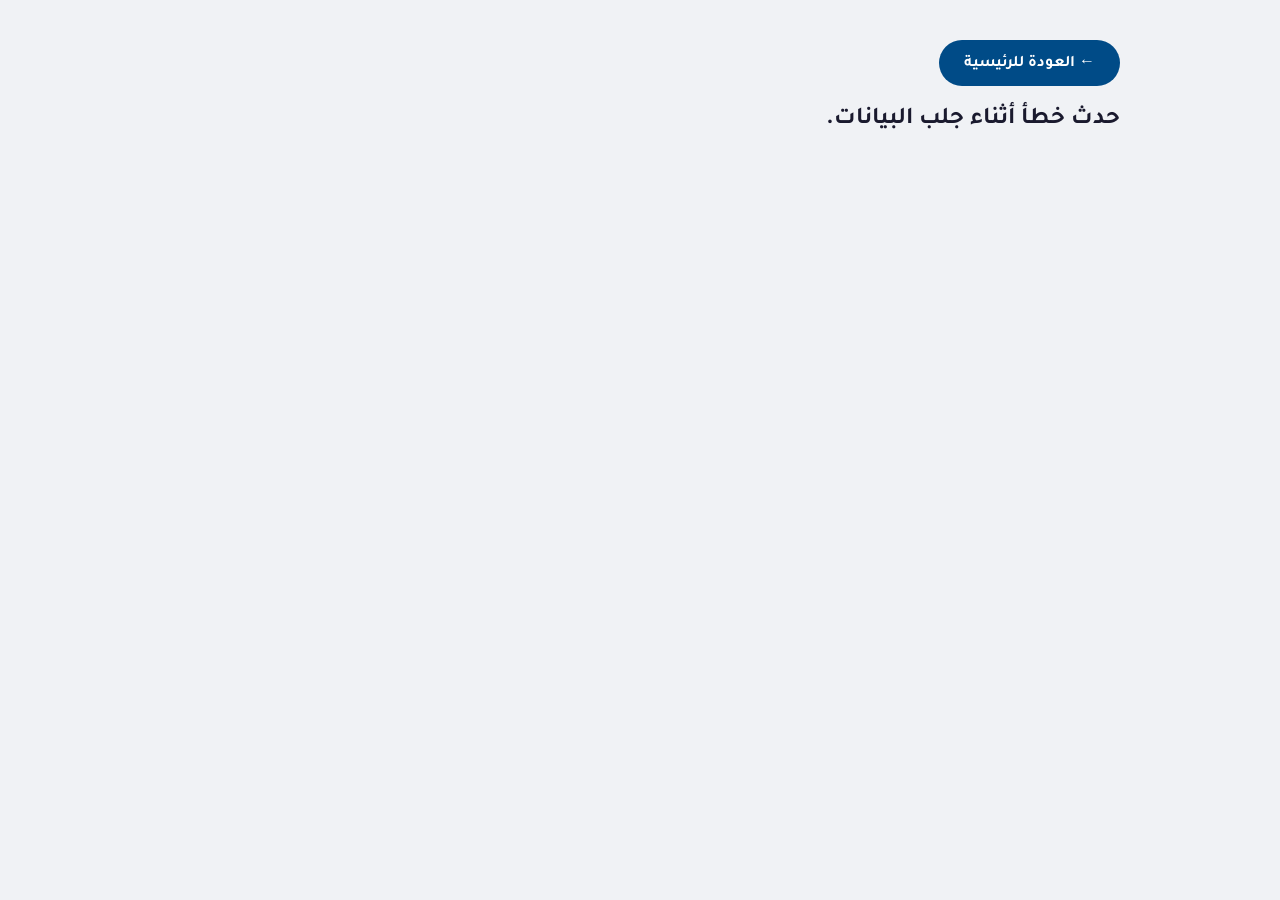
==== commit f255bfd1: "Add files via upload" ====
--- a/news.html
+++ b/news.html
@@ -3,171 +3,87 @@
 <head>
     <meta charset="UTF-8">
     <meta name="viewport" content="width=device-width, initial-scale=1.0">
-    <title>تفاصيل الإعلان | بوابة التشغيل العمومي</title>
-    <link href="https://fonts.googleapis.com/css2?family=Tajawal:wght@300;400;500;700;800&display=swap" rel="stylesheet">
-    <link rel="stylesheet" href="style.css"> <style>
-        /* تنسيقات إضافية خاصة بصفحة التفاصيل فقط */
+    <title>تفاصيل الإعلان | JoobBank</title>
+    <link href="https://fonts.googleapis.com/css2?family=Tajawal:wght@400;700;800&display=swap" rel="stylesheet">
+    <link rel="stylesheet" href="style.css">
+    <style>
         .news-container { max-width: 1000px; margin: 40px auto; padding: 0 20px; min-height: 70vh; }
-        .back-btn { display: inline-flex; align-items: center; gap: 8px; color: var(--primary); font-weight: 700; margin-bottom: 20px; transition: 0.3s; padding: 10px 20px; background: var(--surface); border-radius: 50px; box-shadow: 0 2px 10px rgba(0,0,0,0.05); }
-        .back-btn:hover { background: var(--primary); color: #fff; transform: translateX(5px); }
-        
-        .details-card { background: var(--surface); border-radius: 16px; padding: 30px; box-shadow: 0 10px 30px rgba(0,0,0,0.08); position: relative; overflow: hidden; margin-bottom: 30px; }
-        .details-title { color: var(--primary); font-size: 1.8rem; font-weight: 800; margin-bottom: 20px; line-height: 1.5; }
-        
-        .meta-grid { display: grid; grid-template-columns: repeat(auto-fit, minmax(250px, 1fr)); gap: 20px; margin-bottom: 30px; padding: 20px; background: var(--background); border-radius: 12px; border: 1px solid var(--border); }
-        .meta-box { display: flex; align-items: center; gap: 12px; }
-        .meta-box .icon { width: 45px; height: 45px; background: #fff; border-radius: 10px; display: flex; align-items: center; justify-content: center; color: var(--accent); box-shadow: 0 2px 5px rgba(0,0,0,0.05); }
-        .meta-box .info { display: flex; flex-direction: column; }
-        .meta-box .info-label { font-size: 0.8rem; color: var(--text-muted); font-weight: 600; }
-        .meta-box .info-value { font-size: 1rem; color: var(--text-main); font-weight: 700; }
-        .deadline-value { color: #dc3545 !important; }
-
-        .pdf-container { width: 100%; height: 800px; border-radius: 12px; overflow: hidden; border: 2px solid var(--border); background: var(--background); display: flex; justify-content: center; align-items: center; }
-        .pdf-container iframe { width: 100%; height: 100%; border: none; }
-        
-        .loader-container { text-align: center; padding: 100px 0; }
-        .loader-spinner { width: 50px; height: 50px; border: 4px solid var(--border); border-top: 4px solid var(--primary); border-radius: 50%; animation: spin 1s linear infinite; margin: 0 auto 20px; }
-        @keyframes spin { 0% { transform: rotate(0deg); } 100% { transform: rotate(360deg); } }
+        .back-btn { display: inline-flex; align-items: center; gap: 8px; color: #fff; font-weight: 700; margin-bottom: 20px; padding: 12px 25px; background: #004b87; border-radius: 50px; text-decoration: none; transition: 0.3s; }
+        .back-btn:hover { background: #cc9933; transform: translateX(5px); }
+        .details-card { background: #fff; border-radius: 16px; padding: 35px; box-shadow: 0 10px 30px rgba(0,0,0,0.1); border-top: 5px solid #cc9933; }
+        .details-title { color: #004b87; font-size: 1.8rem; font-weight: 800; margin-bottom: 25px; }
+        .meta-grid { display: grid; grid-template-columns: repeat(auto-fit, minmax(220px, 1fr)); gap: 20px; margin-bottom: 35px; padding: 25px; background: #f9f9f9; border-radius: 12px; }
+        .info-label { display: block; font-size: 0.85rem; color: #777; margin-bottom: 5px; }
+        .info-value { display: block; font-size: 1.1rem; color: #333; font-weight: 700; }
+        .official-link-box { text-align: center; margin: 30px 0; padding: 20px; border: 2px dashed #cc9933; border-radius: 12px; }
+        .btn-direct { background: #cc9933; color: white; padding: 15px 30px; border-radius: 8px; text-decoration: none; font-weight: 800; display: inline-block; transition: 0.3s; }
+        .btn-direct:hover { background: #004b87; transform: scale(1.05); }
+        .content-section { line-height: 1.8; color: #444; margin-bottom: 30px; }
+        .content-section h3 { color: #004b87; border-right: 4px solid #cc9933; padding-right: 10px; margin: 25px 0 15px; }
+        .pdf-frame { width: 100%; height: 600px; border: 1px solid #ddd; border-radius: 8px; margin-top: 20px; }
     </style>
 </head>
 <body>
 
-    <header class="header">
-        <div class="container header-wrapper">
-            <div class="logo-section">
-                <div class="logo-icon">
-                    <svg viewBox="0 0 100 100" width="100%" height="100%">
-                        <circle cx="50" cy="50" r="45" fill="#004b87" opacity="0.1" />
-                        <path d="M50 15 L58 35 L80 35 L62 48 L70 70 L50 55 L30 70 L38 48 L20 35 L42 35 Z" fill="#004b87"/>
-                        <circle cx="50" cy="50" r="12" fill="#cc9933" />
-                    </svg>
-                </div>
-                <div class="logo-text">
-                    <span class="text-small">المملكة المغربية</span>
-                    <span class="text-bold">Emploi-public.ma</span>
-                    <span class="text-small">بوابة التشغيل العمومي</span>
-                </div>
-            </div>
-            <nav class="desktop-nav">
-                <a href="index.html">أبحث عن إعلان</a>
-                <a href="#">خاص بالموظفين</a>
-                <a href="#">الإدارات المنظمة</a>
-                <a href="#">نصوص قانونية</a>
-            </nav>
-        </div>
-    </header>
-
     <main class="news-container">
-        <a href="index.html" class="back-btn">
-            <svg width="20" height="20" viewBox="0 0 24 24" fill="none" stroke="currentColor" stroke-width="2"><line x1="19" y1="12" x2="5" y2="12"></line><polyline points="12 19 5 12 12 5"></polyline></svg>
-            العودة إلى قائمة المباريات
-        </a>
-
+        <a href="index.html" class="back-btn">← العودة للرئيسية</a>
         <div id="jobDetailsContent">
-            <div class="loader-container">
-                <div class="loader-spinner"></div>
-                <h3 style="color: var(--primary);">جاري جلب تفاصيل القرار وقراءة ملف الإعلان...</h3>
-            </div>
+            <p style="text-align:center;">جاري تحميل تفاصيل الفرصة...</p>
         </div>
     </main>
 
     <script>
-        const API_URL = "https://script.google.com/macros/s/AKfycbyuskkfJ5nxLnupqF75P8gqW6yWyq-CDa2DiI0HsAO11v-XhhhX8HYk1Io--zbzAcUH/exec";
-
-        // أيقونات SVG للتفاصيل
-        const iconCalendar = `<svg width="24" height="24" viewBox="0 0 24 24" fill="none" stroke="currentColor" stroke-width="2"><rect x="3" y="4" width="18" height="18" rx="2" ry="2"></rect><line x1="16" y1="2" x2="16" y2="6"></line><line x1="8" y1="2" x2="8" y2="6"></line><line x1="3" y1="10" x2="21" y2="10"></line></svg>`;
-        const iconBuilding = `<svg width="24" height="24" viewBox="0 0 24 24" fill="none" stroke="currentColor" stroke-width="2"><rect x="4" y="2" width="16" height="20" rx="2" ry="2"></rect><path d="M9 22v-4h6v4"></path></svg>`;
-        const iconLink = `<svg width="24" height="24" viewBox="0 0 24 24" fill="none" stroke="currentColor" stroke-width="2"><path d="M10 13a5 5 0 0 0 7.54.54l3-3a5 5 0 0 0-7.07-7.07l-1.72 1.71"></path><path d="M14 11a5 5 0 0 0-7.54-.54l-3 3a5 5 0 0 0 7.07 7.07l1.71-1.71"></path></svg>`;
+        const API_URL = "https://script.google.com/macros/s/AKfycbxIliIDLQ1JaKdpQhpKSAlMoS0OXr3Rvx04eaLWxGLfFU7hIfJQQVEp4jb0XTl28glH/exec";
 
         async function loadJobDetails() {
             const container = document.getElementById('jobDetailsContent');
             const urlParams = new URLSearchParams(window.location.search);
             const jobId = urlParams.get('id');
 
-            if (!jobId) {
-                container.innerHTML = `<div class="details-card"><h3 style="color: red; text-align: center;">عذراً، لم يتم تحديد رقم المباراة.</h3></div>`;
-                return;
-            }
-
             try {
                 const response = await fetch(API_URL);
                 const data = await response.json();
-                
-                // البحث عن الوظيفة المطلوبة عبر الـ ID
                 const job = data.find(item => String(item.id) === String(jobId));
 
                 if (!job) {
-                    container.innerHTML = `<div class="details-card"><h3 style="color: red; text-align: center;">عذراً، لم يتم العثور على تفاصيل هذه المباراة. قد تكون انتهت أو تم حذفها.</h3></div>`;
+                    container.innerHTML = "<h2>عذراً، لم يتم العثور على الإعلان.</h2>";
                     return;
                 }
 
-                let cleanDate = job.date ? String(job.date).split("T")[0] : "غير محدد";
-                let pdfLink = job.link || "";
-                
-                // تحويل روابط جوجل درايف للعمل داخل iframe إذا لزم الأمر
-                if (pdfLink.includes("drive.google.com/file/d/")) {
-                    pdfLink = pdfLink.replace("/view?usp=sharing", "/preview").replace("/view", "/preview");
-                }
+                // جلب الرابط الرسمي (العمود O في شيتك)
+                const officialLink = job.officiallink || job.officialLink || job.link || "#";
 
                 container.innerHTML = `
                     <div class="details-card">
-                        <svg viewBox="0 0 100 100" style="position:absolute; top:20px; left:20px; width:150px; opacity:0.03; pointer-events:none;">
-                            <path d="M50 15 L58 35 L80 35 L62 48 L70 70 L50 55 L30 70 L38 48 L20 35 L42 35 Z" fill="#004b87"/>
-                            <circle cx="50" cy="50" r="12" fill="#cc9933" />
-                        </svg>
-
                         <h1 class="details-title">${job.title}</h1>
-
+                        
                         <div class="meta-grid">
-                            <div class="meta-box">
-                                <div class="icon">${iconBuilding}</div>
-                                <div class="info">
-                                    <span class="info-label">القطاع المنظم</span>
-                                    <span class="info-value">${job.category || 'إدارة عمومية / مؤسسة'}</span>
-                                </div>
-                            </div>
-                            <div class="meta-box">
-                                <div class="icon">${iconCalendar}</div>
-                                <div class="info">
-                                    <span class="info-label">تاريخ النشر</span>
-                                    <span class="info-value">${cleanDate}</span>
-                                </div>
-                            </div>
-                            <div class="meta-box">
-                                <div class="icon" style="color: #dc3545;">${iconCalendar}</div>
-                                <div class="info">
-                                    <span class="info-label">آخر أجل لإيداع الترشيحات</span>
-                                    <span class="info-value deadline-value">${job.deadline || 'غير محدد'}</span>
-                                </div>
-                            </div>
-                            <div class="meta-box">
-                                <div class="icon">${iconLink}</div>
-                                <div class="info">
-                                    <span class="info-label">المصدر الأصلي</span>
-                                    <span class="info-value"><a href="${job.link}" target="_blank" style="color: var(--primary); text-decoration: underline;">رابط الإعلان</a></span>
-                                </div>
-                            </div>
+                            <div><span class="info-label">القطاع</span><span class="info-value">${job.category || 'عام'}</span></div>
+                            <div><span class="info-label">تاريخ النشر</span><span class="info-value">${job.publish || job.date || 'جديد'}</span></div>
+                            <div><span class="info-label">النوع</span><span class="info-value">${job.tag || 'وظيفة'}</span></div>
                         </div>
 
-                        <h3 style="color: var(--primary); margin-bottom: 15px; font-weight: 800;">قرار الإعلان (ملف PDF):</h3>
-                        
-                        ${pdfLink ? `
-                            <div class="pdf-container">
-                                <iframe src="${pdfLink}"></iframe>
-                            </div>
-                        ` : `
-                            <div style="padding: 40px; text-align: center; background: #f8d7da; color: #721c24; border-radius: 12px; font-weight: bold;">
-                                لا يوجد ملف PDF مرفق مع هذا الإعلان. يرجى زيارة الرابط الأصلي.
-                            </div>
-                        `}
+                        <div class="content-section">
+                            <h3>وصف الإعلان:</h3>
+                            <p>${job.introdetails || 'تفاصيل الإعلان متوفرة في الرابط الرسمي.'}</p>
+                            
+                            <h3>الشروط والمؤهلات:</h3>
+                            <p>${job.requirements || 'يرجى مراجعة نص الإعلان الأصلي.'}</p>
+                        </div>
+
+                        <div class="official-link-box">
+                            <p>للتقديم أو الاطلاع على الملف الأصلي للمباراة:</p>
+                            <a href="${officialLink}" target="_blank" class="btn-direct">اضغط هنا لزيارة الرابط الرسمي</a>
+                        </div>
+
+                        <h3>ملف الإعلان (PDF):</h3>
+                        <iframe class="pdf-frame" src="${officialLink}"></iframe>
                     </div>
                 `;
-
             } catch (error) {
-                container.innerHTML = `<div class="details-card"><h3 style="color: red; text-align: center;">حدث خطأ في الاتصال بالخادم. يرجى المحاولة لاحقاً.</h3></div>`;
+                container.innerHTML = "<h2>حدث خطأ أثناء جلب البيانات.</h2>";
             }
         }
-
         document.addEventListener("DOMContentLoaded", loadJobDetails);
     </script>
 </body>
